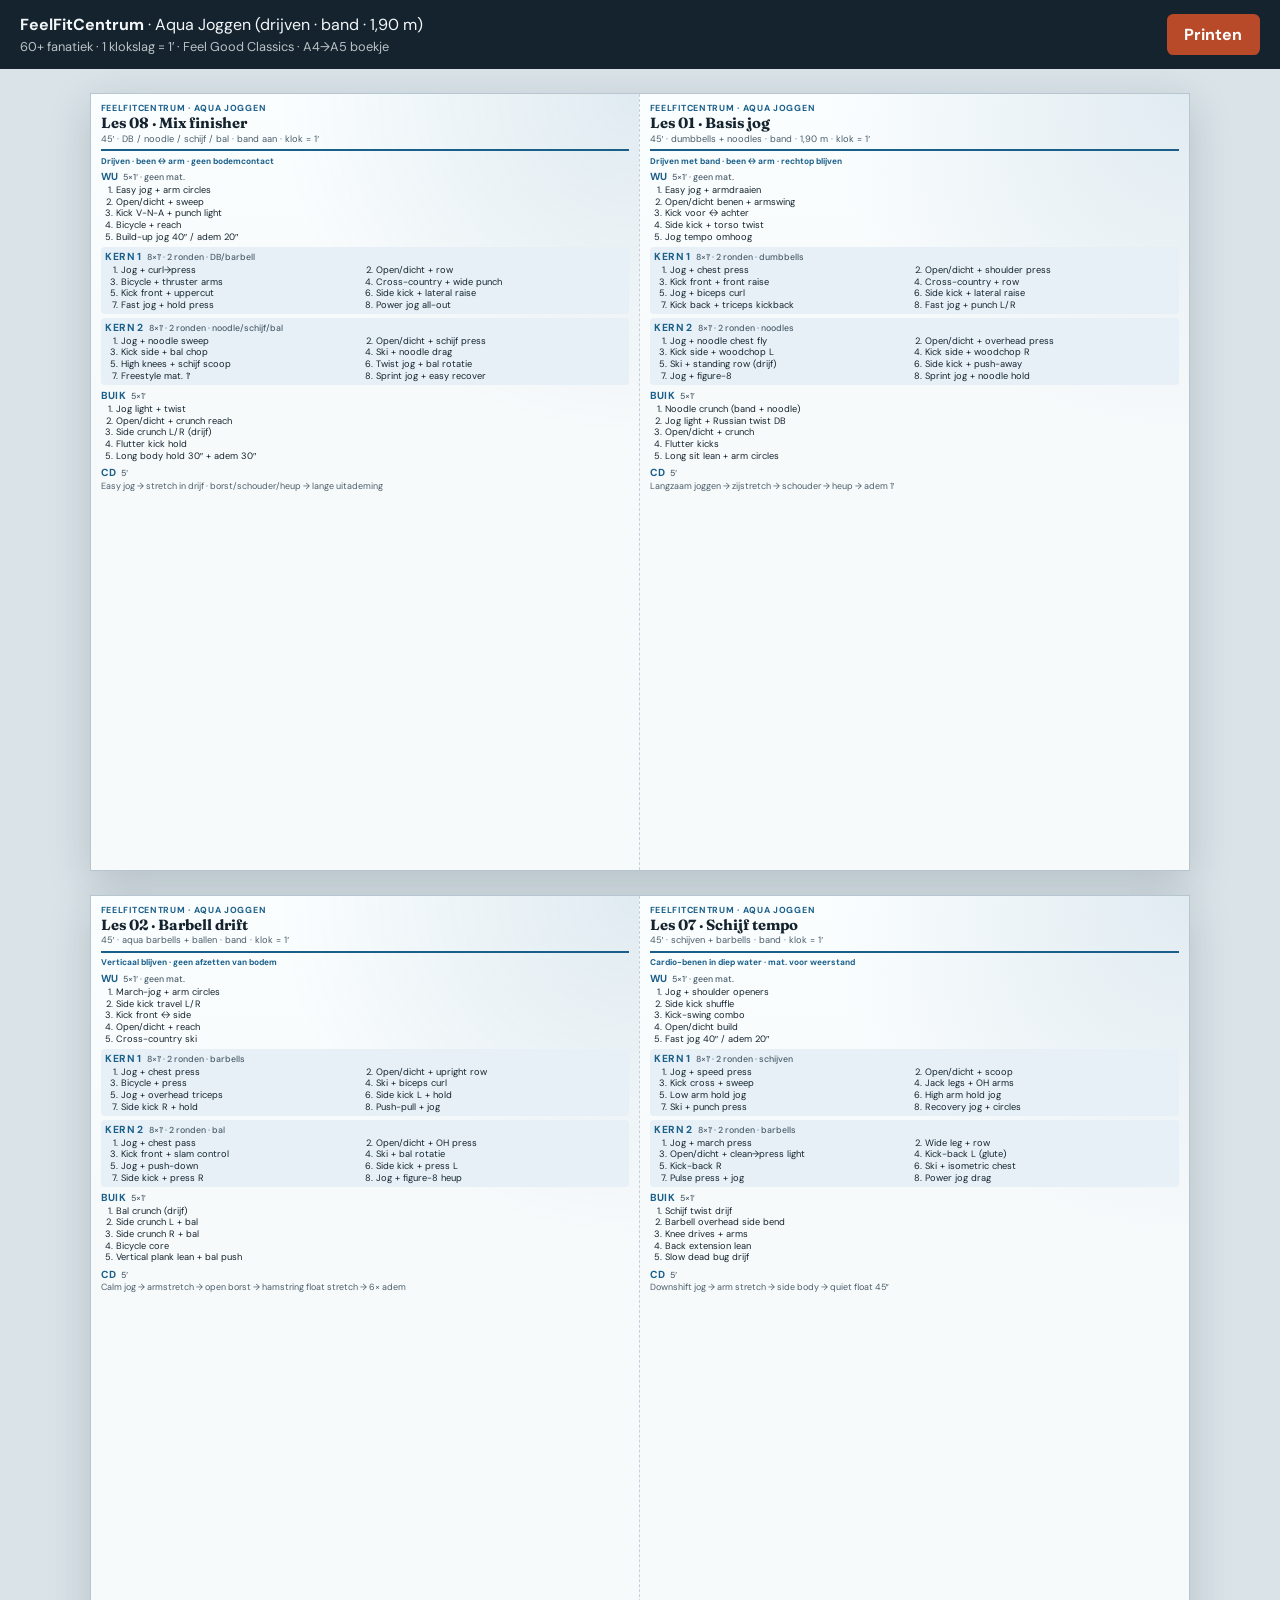
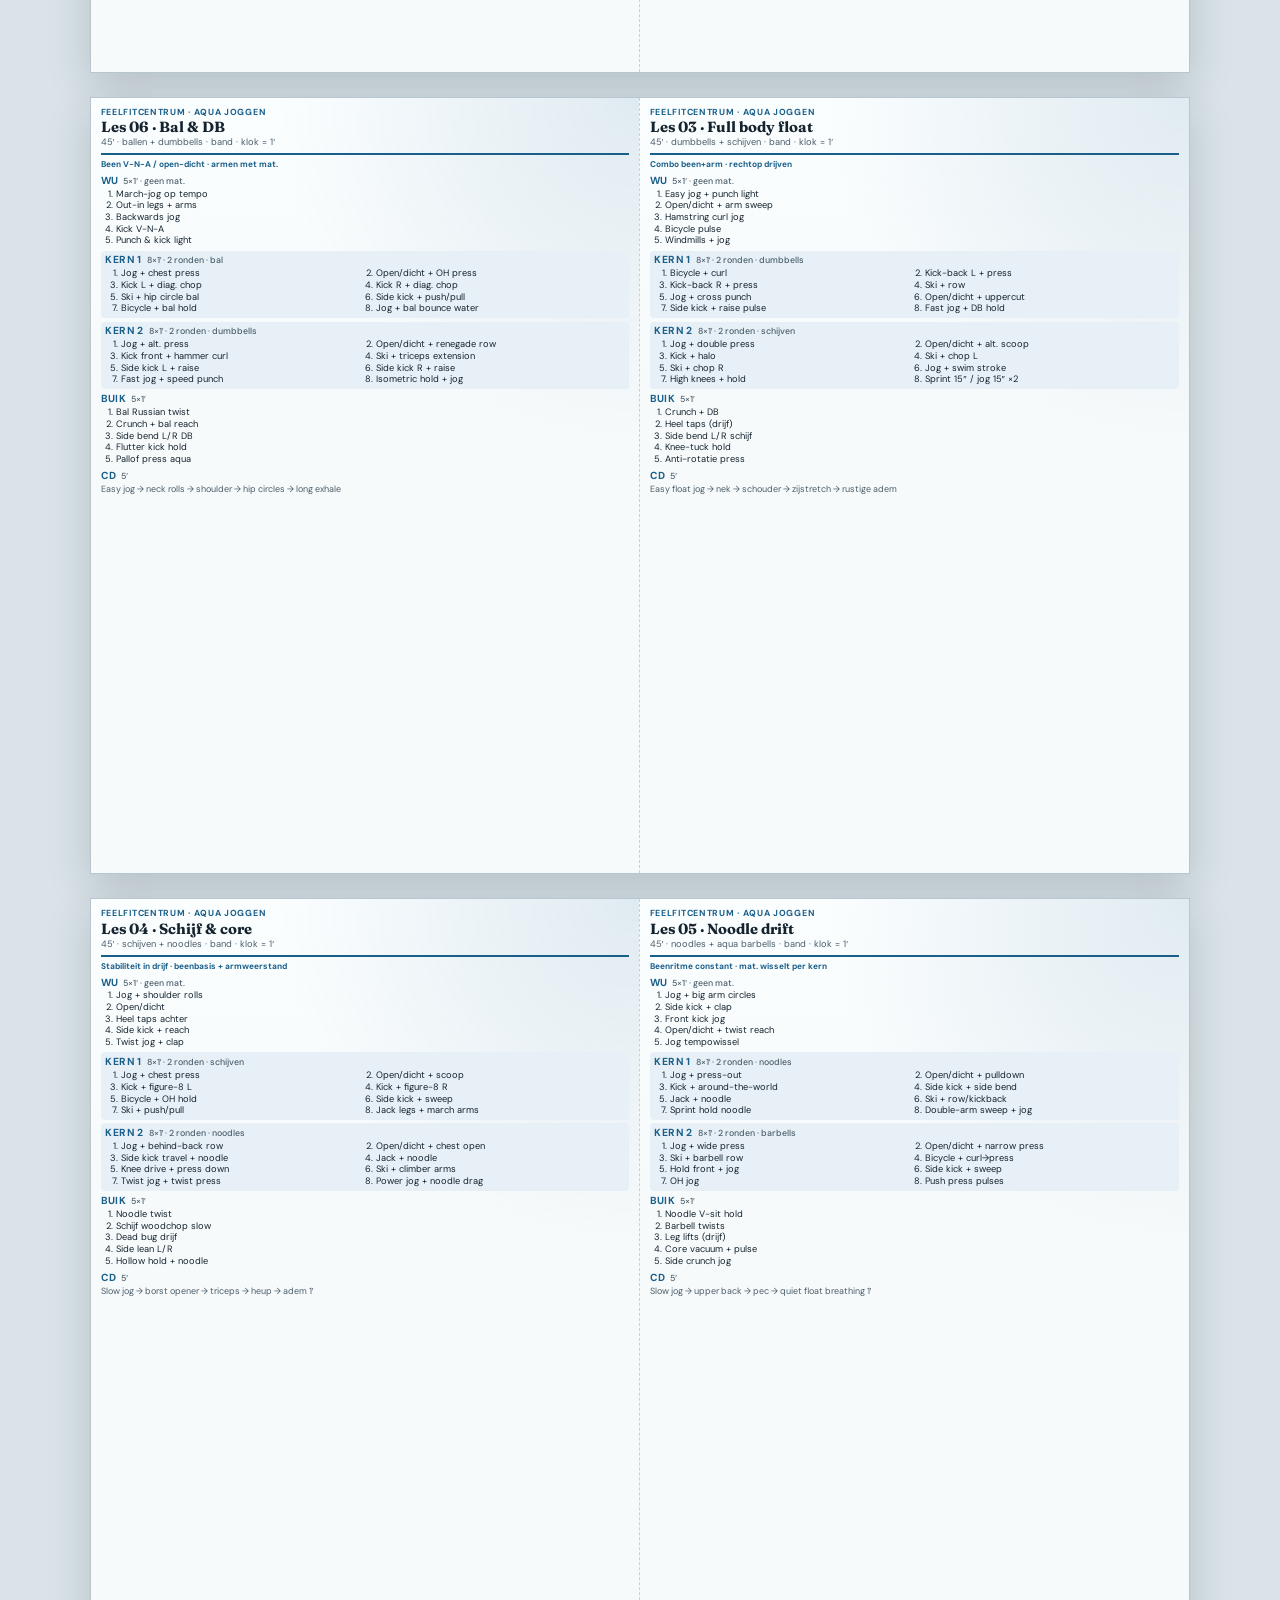
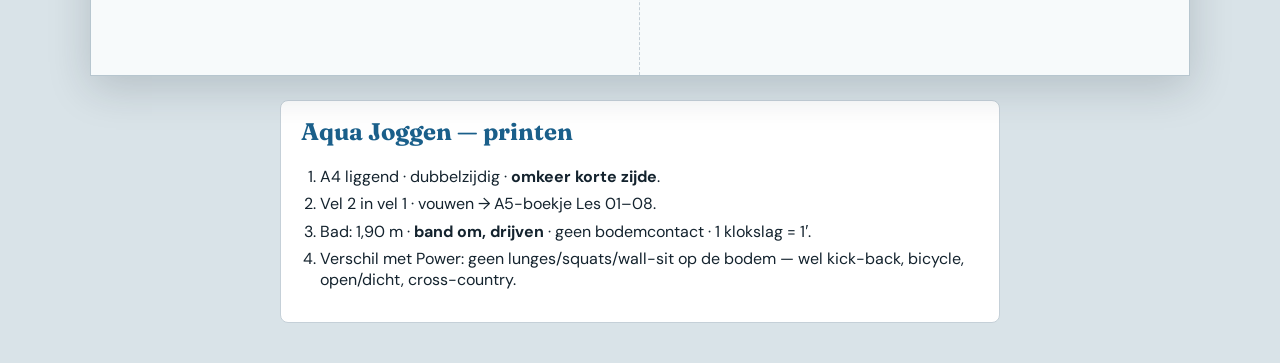
==== aqua-joggen/index.html @ 5ebe39c8 "Split Aqua Power and Aqua Joggen booklets for 60+ classes Two separate A5 fold booklets sharing prin" ====
<!DOCTYPE html>
<html lang="nl">
<head>
  <meta charset="UTF-8" />
  <meta name="viewport" content="width=device-width, initial-scale=1" />
  <title>Aqua Joggen — Lesboekje | FeelFitCentrum</title>
  <link rel="stylesheet" href="../shared/print.css" />
</head>
<body class="theme-joggen">
  <header class="screen-only toolbar">
    <div>
      <strong>FeelFitCentrum</strong> · Aqua Joggen (drijven · band · 1,90 m)
      <span class="hint">60+ fanatiek · 1 klokslag = 1′ · Feel Good Classics · A4→A5 boekje</span>
    </div>
    <button type="button" onclick="window.print()">Printen</button>
  </header>

  <main class="booklet">
    <!-- Zelfde impositie als Power: [08|01] [02|07] [06|03] [04|05] -->

    <section class="sheet">
      <article class="card" data-les="08">
        <header class="card-head">
          <p class="brand">FeelFitCentrum · Aqua Joggen</p>
          <h1>Les 08 · Mix finisher</h1>
          <p class="meta">45′ · DB / noodle / schijf / bal · band aan · klok = 1′</p>
        </header>
        <p class="cue">Drijven · been ↔ arm · geen bodemcontact</p>
        <div class="block">
          <h2>WU <span>5×1′ · geen mat.</span></h2>
          <ol>
            <li>Easy jog + arm circles</li>
            <li>Open/dicht + sweep</li>
            <li>Kick V-N-A + punch light</li>
            <li>Bicycle + reach</li>
            <li>Build-up jog 40″ / adem 20″</li>
          </ol>
        </div>
        <div class="block kern">
          <h2>Kern 1 <span>8×1′ · 2 ronden · DB/barbell</span></h2>
          <ol class="grid-ex">
            <li>Jog + curl→press</li>
            <li>Open/dicht + row</li>
            <li>Bicycle + thruster arms</li>
            <li>Cross-country + wide punch</li>
            <li>Kick front + uppercut</li>
            <li>Side kick + lateral raise</li>
            <li>Fast jog + hold press</li>
            <li>Power jog all-out</li>
          </ol>
        </div>
        <div class="block kern">
          <h2>Kern 2 <span>8×1′ · 2 ronden · noodle/schijf/bal</span></h2>
          <ol class="grid-ex">
            <li>Jog + noodle sweep</li>
            <li>Open/dicht + schijf press</li>
            <li>Kick side + bal chop</li>
            <li>Ski + noodle drag</li>
            <li>High knees + schijf scoop</li>
            <li>Twist jog + bal rotatie</li>
            <li>Freestyle mat. 1′</li>
            <li>Sprint jog + easy recover</li>
          </ol>
        </div>
        <div class="block">
          <h2>Buik <span>5×1′</span></h2>
          <ol>
            <li>Jog light + twist</li>
            <li>Open/dicht + crunch reach</li>
            <li>Side crunch L/R (drijf)</li>
            <li>Flutter kick hold</li>
            <li>Long body hold 30″ + adem 30″</li>
          </ol>
        </div>
        <div class="block cool">
          <h2>CD <span>5′</span></h2>
          <p>Easy jog → stretch in drijf · borst/schouder/heup → lange uitademing</p>
        </div>
      </article>

      <article class="card" data-les="01">
        <header class="card-head">
          <p class="brand">FeelFitCentrum · Aqua Joggen</p>
          <h1>Les 01 · Basis jog</h1>
          <p class="meta">45′ · dumbbells + noodles · band · 1,90 m · klok = 1′</p>
        </header>
        <p class="cue">Drijven met band · been ↔ arm · rechtop blijven</p>
        <div class="block">
          <h2>WU <span>5×1′ · geen mat.</span></h2>
          <ol>
            <li>Easy jog + armdraaien</li>
            <li>Open/dicht benen + armswing</li>
            <li>Kick voor ↔ achter</li>
            <li>Side kick + torso twist</li>
            <li>Jog tempo omhoog</li>
          </ol>
        </div>
        <div class="block kern">
          <h2>Kern 1 <span>8×1′ · 2 ronden · dumbbells</span></h2>
          <ol class="grid-ex">
            <li>Jog + chest press</li>
            <li>Open/dicht + shoulder press</li>
            <li>Kick front + front raise</li>
            <li>Cross-country + row</li>
            <li>Jog + biceps curl</li>
            <li>Side kick + lateral raise</li>
            <li>Kick back + triceps kickback</li>
            <li>Fast jog + punch L/R</li>
          </ol>
        </div>
        <div class="block kern">
          <h2>Kern 2 <span>8×1′ · 2 ronden · noodles</span></h2>
          <ol class="grid-ex">
            <li>Jog + noodle chest fly</li>
            <li>Open/dicht + overhead press</li>
            <li>Kick side + woodchop L</li>
            <li>Kick side + woodchop R</li>
            <li>Ski + standing row (drijf)</li>
            <li>Side kick + push-away</li>
            <li>Jog + figure-8</li>
            <li>Sprint jog + noodle hold</li>
          </ol>
        </div>
        <div class="block">
          <h2>Buik <span>5×1′</span></h2>
          <ol>
            <li>Noodle crunch (band + noodle)</li>
            <li>Jog light + Russian twist DB</li>
            <li>Open/dicht + crunch</li>
            <li>Flutter kicks</li>
            <li>Long sit lean + arm circles</li>
          </ol>
        </div>
        <div class="block cool">
          <h2>CD <span>5′</span></h2>
          <p>Langzaam joggen → zijstretch → schouder → heup → adem 1′</p>
        </div>
      </article>
    </section>

    <section class="sheet backside">
      <article class="card" data-les="02">
        <header class="card-head">
          <p class="brand">FeelFitCentrum · Aqua Joggen</p>
          <h1>Les 02 · Barbell drift</h1>
          <p class="meta">45′ · aqua barbells + ballen · band · klok = 1′</p>
        </header>
        <p class="cue">Verticaal blijven · geen afzetten van bodem</p>
        <div class="block">
          <h2>WU <span>5×1′ · geen mat.</span></h2>
          <ol>
            <li>March-jog + arm circles</li>
            <li>Side kick travel L/R</li>
            <li>Kick front ↔ side</li>
            <li>Open/dicht + reach</li>
            <li>Cross-country ski</li>
          </ol>
        </div>
        <div class="block kern">
          <h2>Kern 1 <span>8×1′ · 2 ronden · barbells</span></h2>
          <ol class="grid-ex">
            <li>Jog + chest press</li>
            <li>Open/dicht + upright row</li>
            <li>Bicycle + press</li>
            <li>Ski + biceps curl</li>
            <li>Jog + overhead triceps</li>
            <li>Side kick L + hold</li>
            <li>Side kick R + hold</li>
            <li>Push-pull + jog</li>
          </ol>
        </div>
        <div class="block kern">
          <h2>Kern 2 <span>8×1′ · 2 ronden · bal</span></h2>
          <ol class="grid-ex">
            <li>Jog + chest pass</li>
            <li>Open/dicht + OH press</li>
            <li>Kick front + slam control</li>
            <li>Ski + bal rotatie</li>
            <li>Jog + push-down</li>
            <li>Side kick + press L</li>
            <li>Side kick + press R</li>
            <li>Jog + figure-8 heup</li>
          </ol>
        </div>
        <div class="block">
          <h2>Buik <span>5×1′</span></h2>
          <ol>
            <li>Bal crunch (drijf)</li>
            <li>Side crunch L + bal</li>
            <li>Side crunch R + bal</li>
            <li>Bicycle core</li>
            <li>Vertical plank lean + bal push</li>
          </ol>
        </div>
        <div class="block cool">
          <h2>CD <span>5′</span></h2>
          <p>Calm jog → armstretch → open borst → hamstring float stretch → 6× adem</p>
        </div>
      </article>

      <article class="card" data-les="07">
        <header class="card-head">
          <p class="brand">FeelFitCentrum · Aqua Joggen</p>
          <h1>Les 07 · Schijf tempo</h1>
          <p class="meta">45′ · schijven + barbells · band · klok = 1′</p>
        </header>
        <p class="cue">Cardio-benen in diep water · mat. voor weerstand</p>
        <div class="block">
          <h2>WU <span>5×1′ · geen mat.</span></h2>
          <ol>
            <li>Jog + shoulder openers</li>
            <li>Side kick shuffle</li>
            <li>Kick-swing combo</li>
            <li>Open/dicht build</li>
            <li>Fast jog 40″ / adem 20″</li>
          </ol>
        </div>
        <div class="block kern">
          <h2>Kern 1 <span>8×1′ · 2 ronden · schijven</span></h2>
          <ol class="grid-ex">
            <li>Jog + speed press</li>
            <li>Open/dicht + scoop</li>
            <li>Kick cross + sweep</li>
            <li>Jack legs + OH arms</li>
            <li>Low arm hold jog</li>
            <li>High arm hold jog</li>
            <li>Ski + punch press</li>
            <li>Recovery jog + circles</li>
          </ol>
        </div>
        <div class="block kern">
          <h2>Kern 2 <span>8×1′ · 2 ronden · barbells</span></h2>
          <ol class="grid-ex">
            <li>Jog + march press</li>
            <li>Wide leg + row</li>
            <li>Open/dicht + clean→press light</li>
            <li>Kick-back L (glute)</li>
            <li>Kick-back R</li>
            <li>Ski + isometric chest</li>
            <li>Pulse press + jog</li>
            <li>Power jog drag</li>
          </ol>
        </div>
        <div class="block">
          <h2>Buik <span>5×1′</span></h2>
          <ol>
            <li>Schijf twist drijf</li>
            <li>Barbell overhead side bend</li>
            <li>Knee drives + arms</li>
            <li>Back extension lean</li>
            <li>Slow dead bug drijf</li>
          </ol>
        </div>
        <div class="block cool">
          <h2>CD <span>5′</span></h2>
          <p>Downshift jog → arm stretch → side body → quiet float 45″</p>
        </div>
      </article>
    </section>

    <section class="sheet">
      <article class="card" data-les="06">
        <header class="card-head">
          <p class="brand">FeelFitCentrum · Aqua Joggen</p>
          <h1>Les 06 · Bal &amp; DB</h1>
          <p class="meta">45′ · ballen + dumbbells · band · klok = 1′</p>
        </header>
        <p class="cue">Been V-N-A / open-dicht · armen met mat.</p>
        <div class="block">
          <h2>WU <span>5×1′ · geen mat.</span></h2>
          <ol>
            <li>March-jog op tempo</li>
            <li>Out-in legs + arms</li>
            <li>Backwards jog</li>
            <li>Kick V-N-A</li>
            <li>Punch &amp; kick light</li>
          </ol>
        </div>
        <div class="block kern">
          <h2>Kern 1 <span>8×1′ · 2 ronden · bal</span></h2>
          <ol class="grid-ex">
            <li>Jog + chest press</li>
            <li>Open/dicht + OH press</li>
            <li>Kick L + diag. chop</li>
            <li>Kick R + diag. chop</li>
            <li>Ski + hip circle bal</li>
            <li>Side kick + push/pull</li>
            <li>Bicycle + bal hold</li>
            <li>Jog + bal bounce water</li>
          </ol>
        </div>
        <div class="block kern">
          <h2>Kern 2 <span>8×1′ · 2 ronden · dumbbells</span></h2>
          <ol class="grid-ex">
            <li>Jog + alt. press</li>
            <li>Open/dicht + renegade row</li>
            <li>Kick front + hammer curl</li>
            <li>Ski + triceps extension</li>
            <li>Side kick L + raise</li>
            <li>Side kick R + raise</li>
            <li>Fast jog + speed punch</li>
            <li>Isometric hold + jog</li>
          </ol>
        </div>
        <div class="block">
          <h2>Buik <span>5×1′</span></h2>
          <ol>
            <li>Bal Russian twist</li>
            <li>Crunch + bal reach</li>
            <li>Side bend L/R DB</li>
            <li>Flutter kick hold</li>
            <li>Pallof press aqua</li>
          </ol>
        </div>
        <div class="block cool">
          <h2>CD <span>5′</span></h2>
          <p>Easy jog → neck rolls → shoulder → hip circles → long exhale</p>
        </div>
      </article>

      <article class="card" data-les="03">
        <header class="card-head">
          <p class="brand">FeelFitCentrum · Aqua Joggen</p>
          <h1>Les 03 · Full body float</h1>
          <p class="meta">45′ · dumbbells + schijven · band · klok = 1′</p>
        </header>
        <p class="cue">Combo been+arm · rechtop drijven</p>
        <div class="block">
          <h2>WU <span>5×1′ · geen mat.</span></h2>
          <ol>
            <li>Easy jog + punch light</li>
            <li>Open/dicht + arm sweep</li>
            <li>Hamstring curl jog</li>
            <li>Bicycle pulse</li>
            <li>Windmills + jog</li>
          </ol>
        </div>
        <div class="block kern">
          <h2>Kern 1 <span>8×1′ · 2 ronden · dumbbells</span></h2>
          <ol class="grid-ex">
            <li>Bicycle + curl</li>
            <li>Kick-back L + press</li>
            <li>Kick-back R + press</li>
            <li>Ski + row</li>
            <li>Jog + cross punch</li>
            <li>Open/dicht + uppercut</li>
            <li>Side kick + raise pulse</li>
            <li>Fast jog + DB hold</li>
          </ol>
        </div>
        <div class="block kern">
          <h2>Kern 2 <span>8×1′ · 2 ronden · schijven</span></h2>
          <ol class="grid-ex">
            <li>Jog + double press</li>
            <li>Open/dicht + alt. scoop</li>
            <li>Kick + halo</li>
            <li>Ski + chop L</li>
            <li>Ski + chop R</li>
            <li>Jog + swim stroke</li>
            <li>High knees + hold</li>
            <li>Sprint 15″ / jog 15″ ×2</li>
          </ol>
        </div>
        <div class="block">
          <h2>Buik <span>5×1′</span></h2>
          <ol>
            <li>Crunch + DB</li>
            <li>Heel taps (drijf)</li>
            <li>Side bend L/R schijf</li>
            <li>Knee-tuck hold</li>
            <li>Anti-rotatie press</li>
          </ol>
        </div>
        <div class="block cool">
          <h2>CD <span>5′</span></h2>
          <p>Easy float jog → nek → schouder → zijstretch → rustige adem</p>
        </div>
      </article>
    </section>

    <section class="sheet backside">
      <article class="card" data-les="04">
        <header class="card-head">
          <p class="brand">FeelFitCentrum · Aqua Joggen</p>
          <h1>Les 04 · Schijf &amp; core</h1>
          <p class="meta">45′ · schijven + noodles · band · klok = 1′</p>
        </header>
        <p class="cue">Stabiliteit in drijf · beenbasis + armweerstand</p>
        <div class="block">
          <h2>WU <span>5×1′ · geen mat.</span></h2>
          <ol>
            <li>Jog + shoulder rolls</li>
            <li>Open/dicht</li>
            <li>Heel taps achter</li>
            <li>Side kick + reach</li>
            <li>Twist jog + clap</li>
          </ol>
        </div>
        <div class="block kern">
          <h2>Kern 1 <span>8×1′ · 2 ronden · schijven</span></h2>
          <ol class="grid-ex">
            <li>Jog + chest press</li>
            <li>Open/dicht + scoop</li>
            <li>Kick + figure-8 L</li>
            <li>Kick + figure-8 R</li>
            <li>Bicycle + OH hold</li>
            <li>Side kick + sweep</li>
            <li>Ski + push/pull</li>
            <li>Jack legs + march arms</li>
          </ol>
        </div>
        <div class="block kern">
          <h2>Kern 2 <span>8×1′ · 2 ronden · noodles</span></h2>
          <ol class="grid-ex">
            <li>Jog + behind-back row</li>
            <li>Open/dicht + chest open</li>
            <li>Side kick travel + noodle</li>
            <li>Jack + noodle</li>
            <li>Knee drive + press down</li>
            <li>Ski + climber arms</li>
            <li>Twist jog + twist press</li>
            <li>Power jog + noodle drag</li>
          </ol>
        </div>
        <div class="block">
          <h2>Buik <span>5×1′</span></h2>
          <ol>
            <li>Noodle twist</li>
            <li>Schijf woodchop slow</li>
            <li>Dead bug drijf</li>
            <li>Side lean L/R</li>
            <li>Hollow hold + noodle</li>
          </ol>
        </div>
        <div class="block cool">
          <h2>CD <span>5′</span></h2>
          <p>Slow jog → borst opener → triceps → heup → adem 1′</p>
        </div>
      </article>

      <article class="card" data-les="05">
        <header class="card-head">
          <p class="brand">FeelFitCentrum · Aqua Joggen</p>
          <h1>Les 05 · Noodle drift</h1>
          <p class="meta">45′ · noodles + aqua barbells · band · klok = 1′</p>
        </header>
        <p class="cue">Beenritme constant · mat. wisselt per kern</p>
        <div class="block">
          <h2>WU <span>5×1′ · geen mat.</span></h2>
          <ol>
            <li>Jog + big arm circles</li>
            <li>Side kick + clap</li>
            <li>Front kick jog</li>
            <li>Open/dicht + twist reach</li>
            <li>Jog tempowissel</li>
          </ol>
        </div>
        <div class="block kern">
          <h2>Kern 1 <span>8×1′ · 2 ronden · noodles</span></h2>
          <ol class="grid-ex">
            <li>Jog + press-out</li>
            <li>Open/dicht + pulldown</li>
            <li>Kick + around-the-world</li>
            <li>Side kick + side bend</li>
            <li>Jack + noodle</li>
            <li>Ski + row/kickback</li>
            <li>Sprint hold noodle</li>
            <li>Double-arm sweep + jog</li>
          </ol>
        </div>
        <div class="block kern">
          <h2>Kern 2 <span>8×1′ · 2 ronden · barbells</span></h2>
          <ol class="grid-ex">
            <li>Jog + wide press</li>
            <li>Open/dicht + narrow press</li>
            <li>Ski + barbell row</li>
            <li>Bicycle + curl→press</li>
            <li>Hold front + jog</li>
            <li>Side kick + sweep</li>
            <li>OH jog</li>
            <li>Push press pulses</li>
          </ol>
        </div>
        <div class="block">
          <h2>Buik <span>5×1′</span></h2>
          <ol>
            <li>Noodle V-sit hold</li>
            <li>Barbell twists</li>
            <li>Leg lifts (drijf)</li>
            <li>Core vacuum + pulse</li>
            <li>Side crunch jog</li>
          </ol>
        </div>
        <div class="block cool">
          <h2>CD <span>5′</span></h2>
          <p>Slow jog → upper back → pec → quiet float breathing 1′</p>
        </div>
      </article>
    </section>
  </main>

  <aside class="screen-only guide">
    <h2>Aqua Joggen — printen</h2>
    <ol>
      <li>A4 liggend · dubbelzijdig · <strong>omkeer korte zijde</strong>.</li>
      <li>Vel 2 in vel 1 · vouwen → A5-boekje Les 01–08.</li>
      <li>Bad: 1,90 m · <strong>band om, drijven</strong> · geen bodemcontact · 1 klokslag = 1′.</li>
      <li>Verschil met Power: geen lunges/squats/wall-sit op de bodem — wel kick-back, bicycle, open/dicht, cross-country.</li>
    </ol>
  </aside>
</body>
</html>
---- shared/print.css ----
/* FeelFitCentrum — A4 liggend lesboekje (2 lessen per kant → A5) */

@import url("https://fonts.googleapis.com/css2?family=DM+Sans:ital,opsz,wght@0,9..40,500;0,9..40,700;1,9..40,500&family=Fraunces:opsz,wght@9..40,600;9..40,700&display=swap");

:root {
  --ink: #14232e;
  --muted: #4a5d6a;
  --line: #c5d0d8;
  --wash: #e8f1f4;
  --accent: #0e6b7a;
  --warm: #c45c26;
  --paper: #f7fafb;
}

* { box-sizing: border-box; }

html, body {
  margin: 0;
  padding: 0;
  color: var(--ink);
  font-family: "DM Sans", sans-serif;
  background: #d9e3e8;
}

.screen-only.toolbar {
  position: sticky;
  top: 0;
  z-index: 10;
  display: flex;
  justify-content: space-between;
  align-items: center;
  gap: 1rem;
  padding: 0.85rem 1.25rem;
  background: var(--ink);
  color: #f3f7f9;
}

.toolbar .hint {
  display: block;
  margin-top: 0.2rem;
  font-size: 0.8rem;
  opacity: 0.75;
}

.toolbar button {
  border: 0;
  border-radius: 0.4rem;
  padding: 0.65rem 1.1rem;
  background: var(--warm);
  color: #fff;
  font: inherit;
  font-weight: 700;
  cursor: pointer;
}

.booklet {
  display: flex;
  flex-direction: column;
  gap: 1.5rem;
  padding: 1.5rem;
  align-items: center;
}

.sheet {
  width: min(100%, 1100px);
  aspect-ratio: 297 / 210;
  display: grid;
  grid-template-columns: 1fr 1fr;
  background: var(--paper);
  box-shadow: 0 12px 40px rgba(20, 35, 46, 0.18);
  border: 1px solid #b7c6cf;
}

.card {
  position: relative;
  padding: 0.5rem 0.6rem 0.45rem;
  border-right: 1px dashed var(--line);
  overflow: hidden;
  background:
    radial-gradient(120% 80% at 100% 0%, color-mix(in srgb, var(--accent) 12%, transparent), transparent 55%),
    linear-gradient(180deg, #fbfeff 0%, var(--paper) 40%);
}

.sheet .card:last-child { border-right: 0; }

.card-head {
  margin-bottom: 0.28rem;
  padding-bottom: 0.25rem;
  border-bottom: 2px solid var(--accent);
}

.brand {
  margin: 0;
  font-size: 0.55rem;
  letter-spacing: 0.08em;
  text-transform: uppercase;
  color: var(--accent);
  font-weight: 700;
}

.card-head h1 {
  margin: 0.08rem 0 0.12rem;
  font-family: "Fraunces", Georgia, serif;
  font-size: 0.92rem;
  line-height: 1.12;
  font-weight: 700;
}

.meta {
  margin: 0;
  font-size: 0.58rem;
  color: var(--muted);
  line-height: 1.25;
}

.block { margin: 0.22rem 0; }

.block h2 {
  margin: 0 0 0.12rem;
  display: flex;
  flex-wrap: wrap;
  align-items: baseline;
  gap: 0.3rem;
  font-size: 0.64rem;
  text-transform: uppercase;
  letter-spacing: 0.04em;
  color: var(--accent);
}

.block h2 span {
  font-size: 0.55rem;
  letter-spacing: 0;
  text-transform: none;
  color: var(--muted);
  font-weight: 500;
}

.block ol {
  margin: 0;
  padding-left: 0.95rem;
  font-size: 0.58rem;
  line-height: 1.26;
}

.grid-ex {
  display: grid;
  grid-template-columns: 1fr 1fr;
  column-gap: 0.4rem;
  padding-left: 0.95rem;
}

.kern {
  padding: 0.18rem 0.3rem;
  background: var(--wash);
  border-radius: 0.25rem;
}

.cool p {
  margin: 0;
  font-size: 0.56rem;
  line-height: 1.28;
  color: var(--muted);
}

.cue {
  margin: 0.15rem 0 0;
  font-size: 0.52rem;
  color: var(--accent);
  font-weight: 700;
}

.guide {
  max-width: 720px;
  margin: 0 auto 2.5rem;
  padding: 1rem 1.25rem;
  background: #fff;
  border-radius: 0.5rem;
  border: 1px solid var(--line);
}

.guide h2 {
  margin-top: 0;
  font-family: "Fraunces", Georgia, serif;
  color: var(--accent);
}

.guide ol { padding-left: 1.2rem; }
.guide li { margin-bottom: 0.4rem; }

.theme-joggen {
  --accent: #1a5f8a;
  --wash: #e7f0f7;
  --warm: #b84a2a;
}

@media print {
  @page {
    size: A4 landscape;
    margin: 0;
  }

  html, body { background: #fff; }
  .screen-only { display: none !important; }

  .booklet { padding: 0; gap: 0; }

  .sheet {
    width: 297mm;
    height: 210mm;
    aspect-ratio: auto;
    box-shadow: none;
    border: 0;
    page-break-after: always;
    break-after: page;
  }

  .sheet:last-child {
    page-break-after: auto;
    break-after: auto;
  }

  .card {
    padding: 5.5mm 6.5mm;
    border-right: 1px dashed #9aafba;
  }

  .card-head h1 { font-size: 11.5pt; }
  .brand { font-size: 6.5pt; }
  .meta, .block ol, .cool p { font-size: 6.8pt; }
  .block h2 { font-size: 7.5pt; }
  .block h2 span, .cue { font-size: 6.5pt; }
}
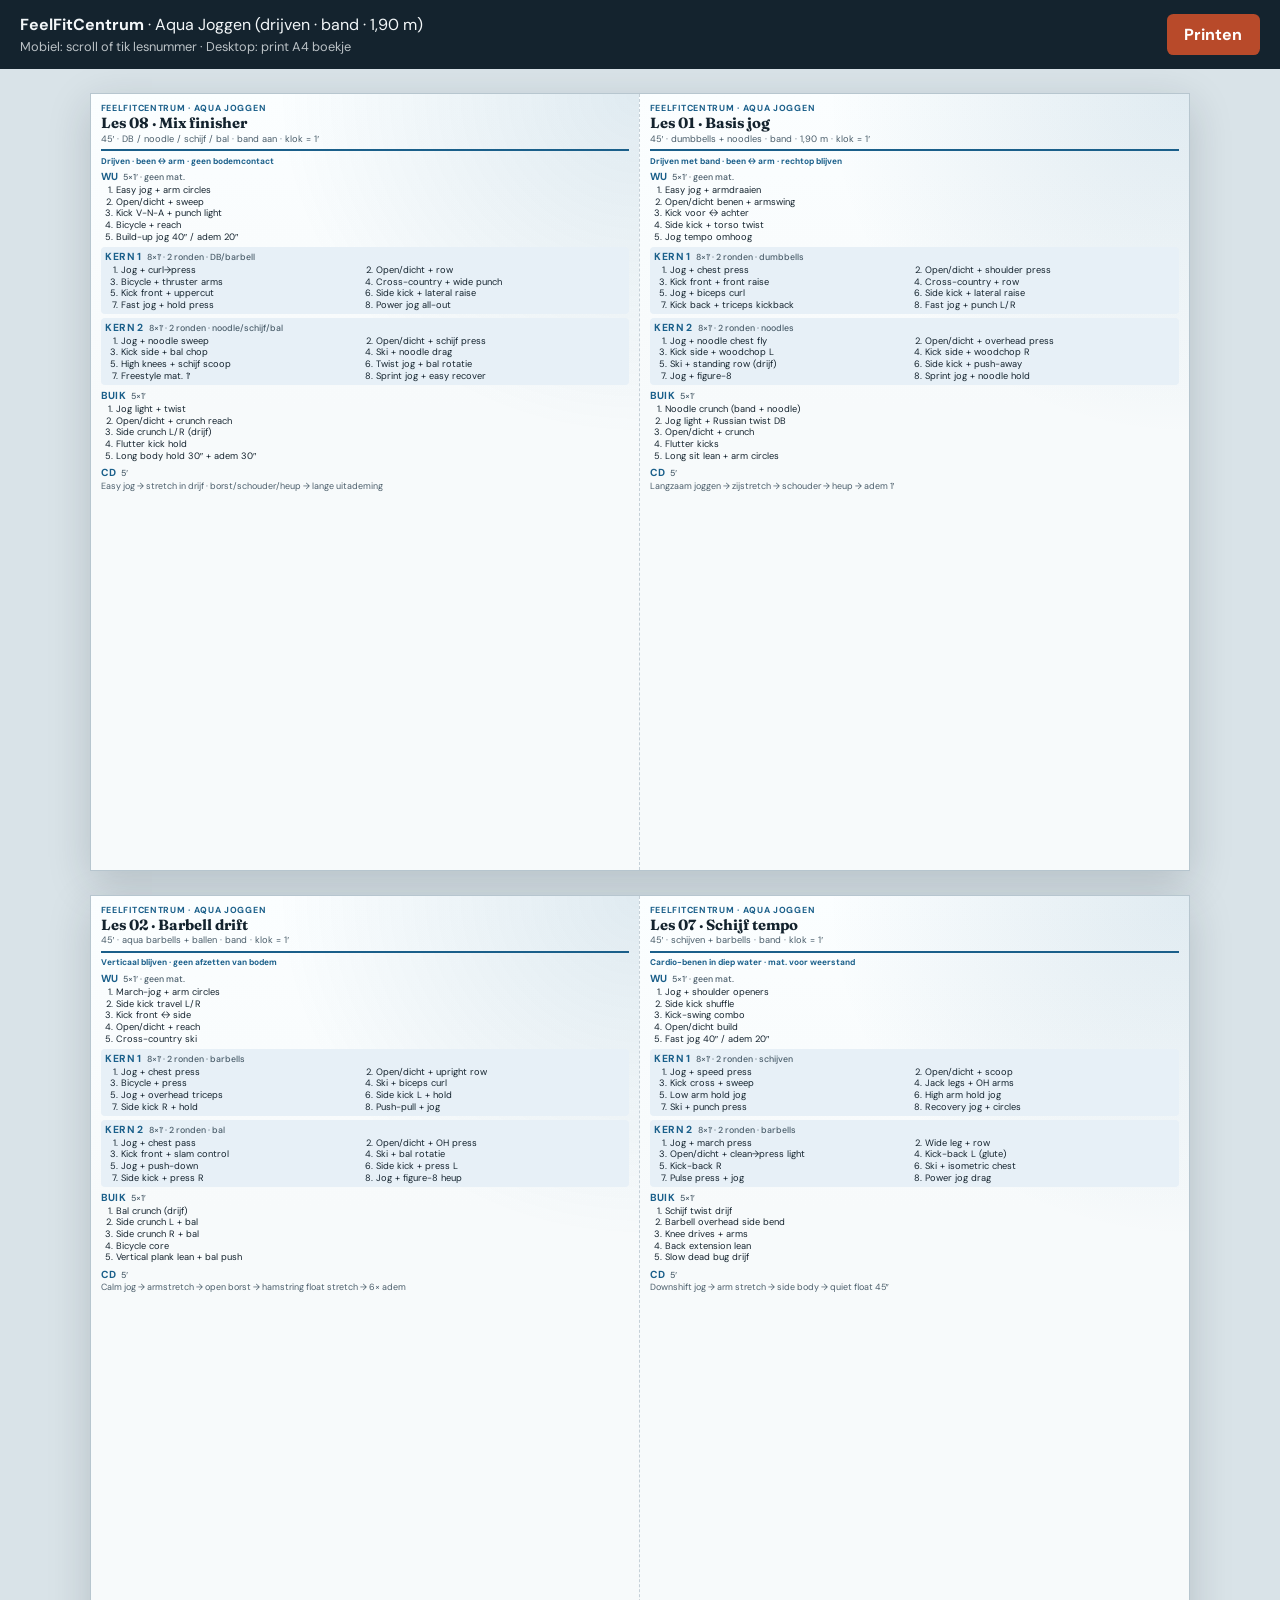
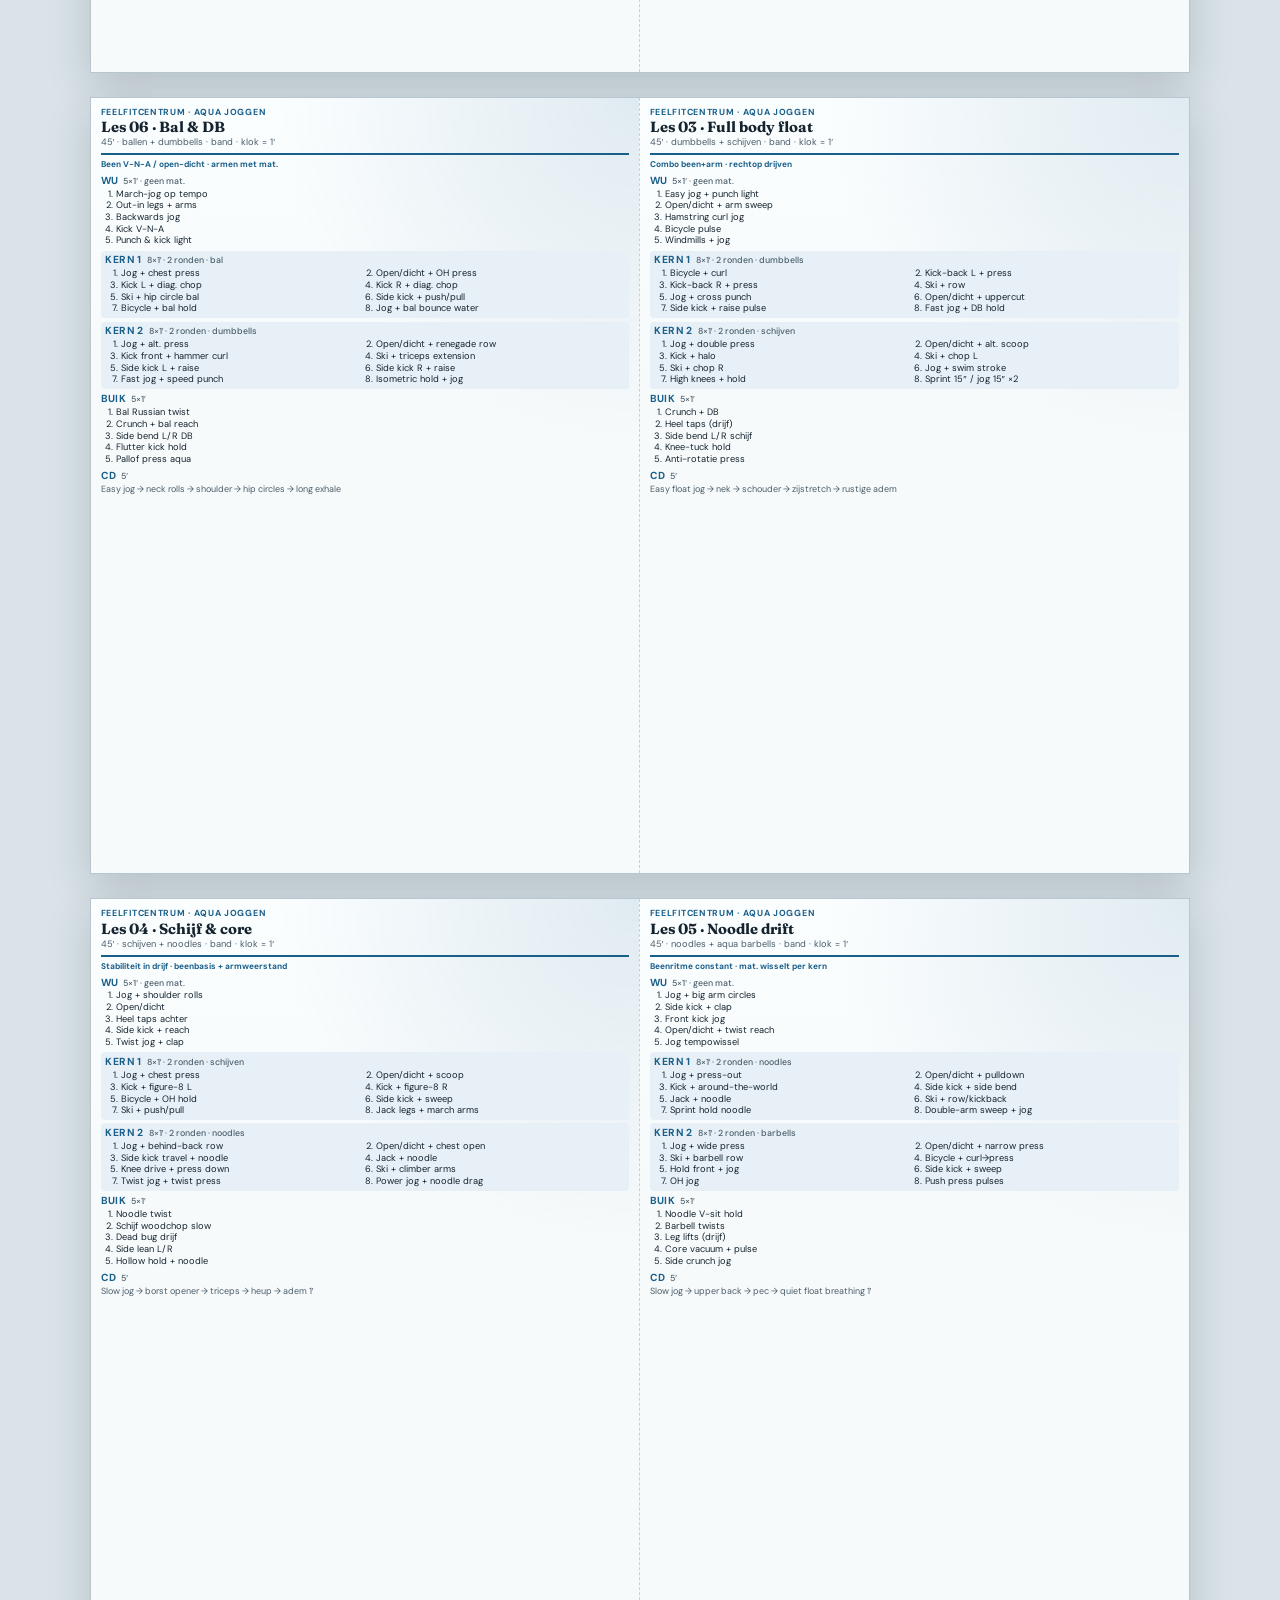
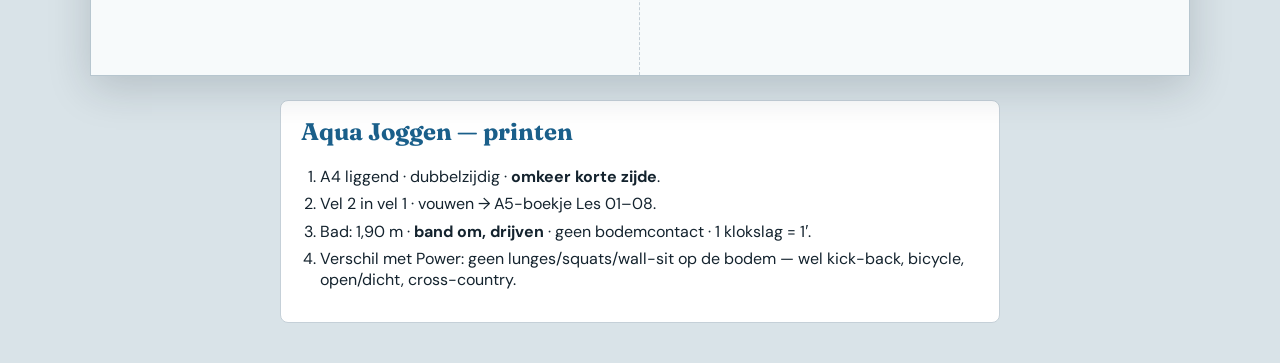
==== commit 1d280bf8: "Add mobile-friendly lesson viewing with jump nav On phones, booklet sheets become a scrollable 01–08" ====
--- a/aqua-joggen/index.html
+++ b/aqua-joggen/index.html
@@ -10,16 +10,27 @@
   <header class="screen-only toolbar">
     <div>
       <strong>FeelFitCentrum</strong> · Aqua Joggen (drijven · band · 1,90 m)
-      <span class="hint">60+ fanatiek · 1 klokslag = 1′ · Feel Good Classics · A4→A5 boekje</span>
+      <span class="hint">Mobiel: scroll of tik lesnummer · Desktop: print A4 boekje</span>
     </div>
     <button type="button" onclick="window.print()">Printen</button>
   </header>
 
+  <nav class="screen-only les-nav" aria-label="Lessen">
+    <a href="#les-01">01</a>
+    <a href="#les-02">02</a>
+    <a href="#les-03">03</a>
+    <a href="#les-04">04</a>
+    <a href="#les-05">05</a>
+    <a href="#les-06">06</a>
+    <a href="#les-07">07</a>
+    <a href="#les-08">08</a>
+  </nav>
+
   <main class="booklet">
     <!-- Zelfde impositie als Power: [08|01] [02|07] [06|03] [04|05] -->
 
     <section class="sheet">
-      <article class="card" data-les="08">
+      <article class="card" id="les-08" data-les="08">
         <header class="card-head">
           <p class="brand">FeelFitCentrum · Aqua Joggen</p>
           <h1>Les 08 · Mix finisher</h1>
@@ -78,7 +89,7 @@
         </div>
       </article>
 
-      <article class="card" data-les="01">
+      <article class="card" id="les-01" data-les="01">
         <header class="card-head">
           <p class="brand">FeelFitCentrum · Aqua Joggen</p>
           <h1>Les 01 · Basis jog</h1>
@@ -139,7 +150,7 @@
     </section>
 
     <section class="sheet backside">
-      <article class="card" data-les="02">
+      <article class="card" id="les-02" data-les="02">
         <header class="card-head">
           <p class="brand">FeelFitCentrum · Aqua Joggen</p>
           <h1>Les 02 · Barbell drift</h1>
@@ -198,7 +209,7 @@
         </div>
       </article>
 
-      <article class="card" data-les="07">
+      <article class="card" id="les-07" data-les="07">
         <header class="card-head">
           <p class="brand">FeelFitCentrum · Aqua Joggen</p>
           <h1>Les 07 · Schijf tempo</h1>
@@ -259,7 +270,7 @@
     </section>
 
     <section class="sheet">
-      <article class="card" data-les="06">
+      <article class="card" id="les-06" data-les="06">
         <header class="card-head">
           <p class="brand">FeelFitCentrum · Aqua Joggen</p>
           <h1>Les 06 · Bal &amp; DB</h1>
@@ -318,7 +329,7 @@
         </div>
       </article>
 
-      <article class="card" data-les="03">
+      <article class="card" id="les-03" data-les="03">
         <header class="card-head">
           <p class="brand">FeelFitCentrum · Aqua Joggen</p>
           <h1>Les 03 · Full body float</h1>
@@ -379,7 +390,7 @@
     </section>
 
     <section class="sheet backside">
-      <article class="card" data-les="04">
+      <article class="card" id="les-04" data-les="04">
         <header class="card-head">
           <p class="brand">FeelFitCentrum · Aqua Joggen</p>
           <h1>Les 04 · Schijf &amp; core</h1>
@@ -438,7 +449,7 @@
         </div>
       </article>
 
-      <article class="card" data-les="05">
+      <article class="card" id="les-05" data-les="05">
         <header class="card-head">
           <p class="brand">FeelFitCentrum · Aqua Joggen</p>
           <h1>Les 05 · Noodle drift</h1>
--- a/shared/print.css
+++ b/shared/print.css
@@ -193,6 +193,115 @@
   --warm: #b84a2a;
 }
 
+/* —— Mobiel: 1 les per scherm, volgorde 01→08 —— */
+.les-nav {
+  display: none;
+}
+
+@media screen and (max-width: 900px) {
+  .screen-only.toolbar {
+    position: static;
+    flex-wrap: wrap;
+    padding: 0.75rem 1rem;
+    gap: 0.65rem;
+  }
+
+  .toolbar .hint { font-size: 0.72rem; }
+
+  .toolbar button {
+    width: 100%;
+    padding: 0.75rem 1rem;
+  }
+
+  .les-nav {
+    display: flex;
+    flex-wrap: wrap;
+    gap: 0.4rem;
+    position: sticky;
+    top: 0;
+    z-index: 9;
+    padding: 0.65rem 0.85rem;
+    background: rgba(20, 35, 46, 0.94);
+    backdrop-filter: blur(8px);
+  }
+
+  .les-nav a {
+    flex: 1 1 calc(25% - 0.4rem);
+    min-width: 3.2rem;
+    text-align: center;
+    padding: 0.55rem 0.35rem;
+    border-radius: 0.35rem;
+    background: color-mix(in srgb, var(--accent) 35%, #1c3340);
+    color: #f3f7f9;
+    text-decoration: none;
+    font-size: 0.8rem;
+    font-weight: 700;
+  }
+
+  .les-nav a:active,
+  .les-nav a:focus-visible {
+    background: var(--warm);
+  }
+
+  .booklet {
+    padding: 0.75rem;
+    gap: 0.85rem;
+    align-items: stretch;
+  }
+
+  /* Kaarten uit de print-vellen tillen → scroll 01–08 */
+  .sheet {
+    display: contents;
+    width: auto;
+    aspect-ratio: auto;
+    box-shadow: none;
+    border: 0;
+    background: transparent;
+  }
+
+  .card {
+    order: 99;
+    border: 1px solid #b7c6cf;
+    border-radius: 0.65rem;
+    padding: 1rem 1rem 1.1rem;
+    box-shadow: 0 8px 24px rgba(20, 35, 46, 0.12);
+    scroll-margin-top: 6.5rem;
+  }
+
+  .card[data-les="01"] { order: 1; }
+  .card[data-les="02"] { order: 2; }
+  .card[data-les="03"] { order: 3; }
+  .card[data-les="04"] { order: 4; }
+  .card[data-les="05"] { order: 5; }
+  .card[data-les="06"] { order: 6; }
+  .card[data-les="07"] { order: 7; }
+  .card[data-les="08"] { order: 8; }
+
+  .brand { font-size: 0.7rem; }
+  .card-head h1 { font-size: 1.35rem; }
+  .meta { font-size: 0.85rem; }
+  .cue { font-size: 0.8rem; margin: 0.35rem 0 0.5rem; }
+
+  .block { margin: 0.55rem 0; }
+  .block h2 { font-size: 0.85rem; gap: 0.4rem; }
+  .block h2 span { font-size: 0.75rem; }
+  .block ol { font-size: 0.95rem; line-height: 1.45; padding-left: 1.2rem; }
+
+  .grid-ex {
+    grid-template-columns: 1fr;
+    gap: 0.25rem;
+    padding-left: 1.2rem;
+  }
+
+  .kern { padding: 0.55rem 0.65rem; }
+  .cool p { font-size: 0.9rem; line-height: 1.4; }
+
+  .guide {
+    margin: 0.5rem 0.75rem 2rem;
+    font-size: 0.9rem;
+  }
+}
+
 @media print {
   @page {
     size: A4 landscape;
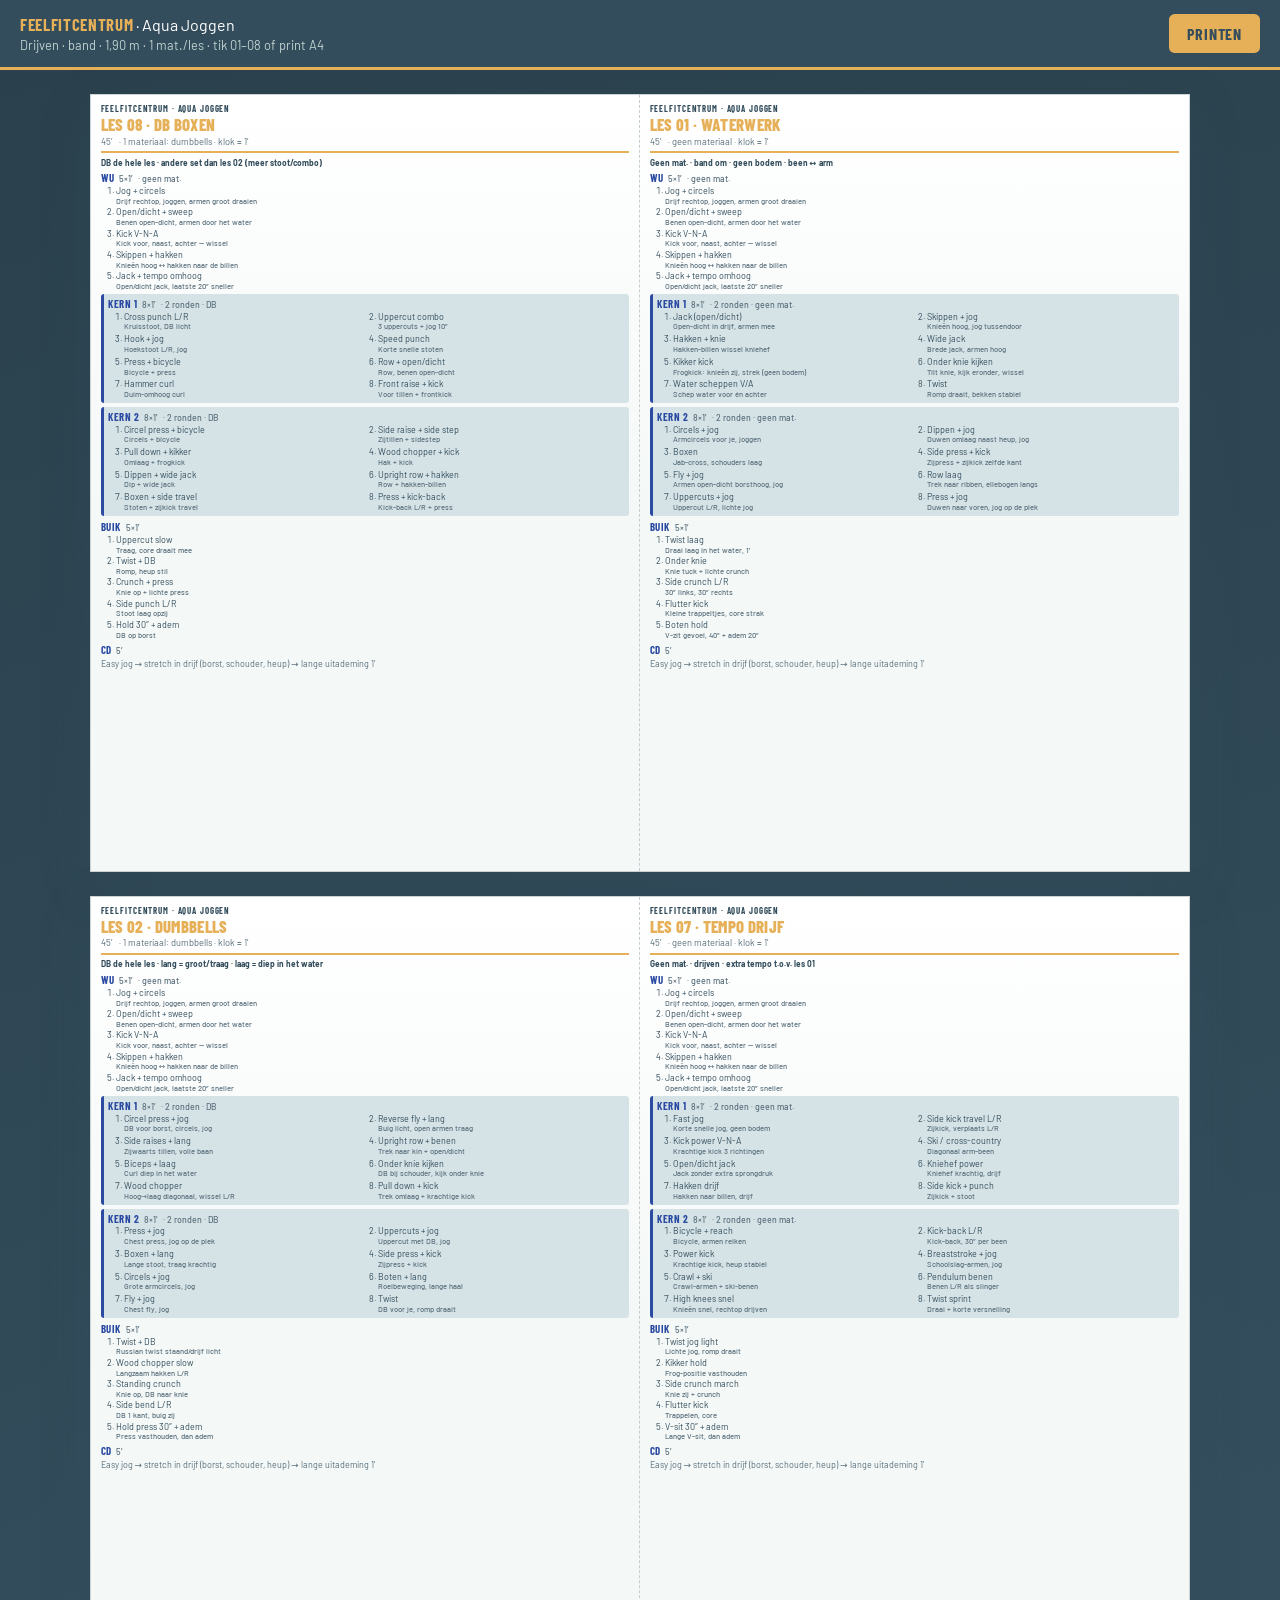
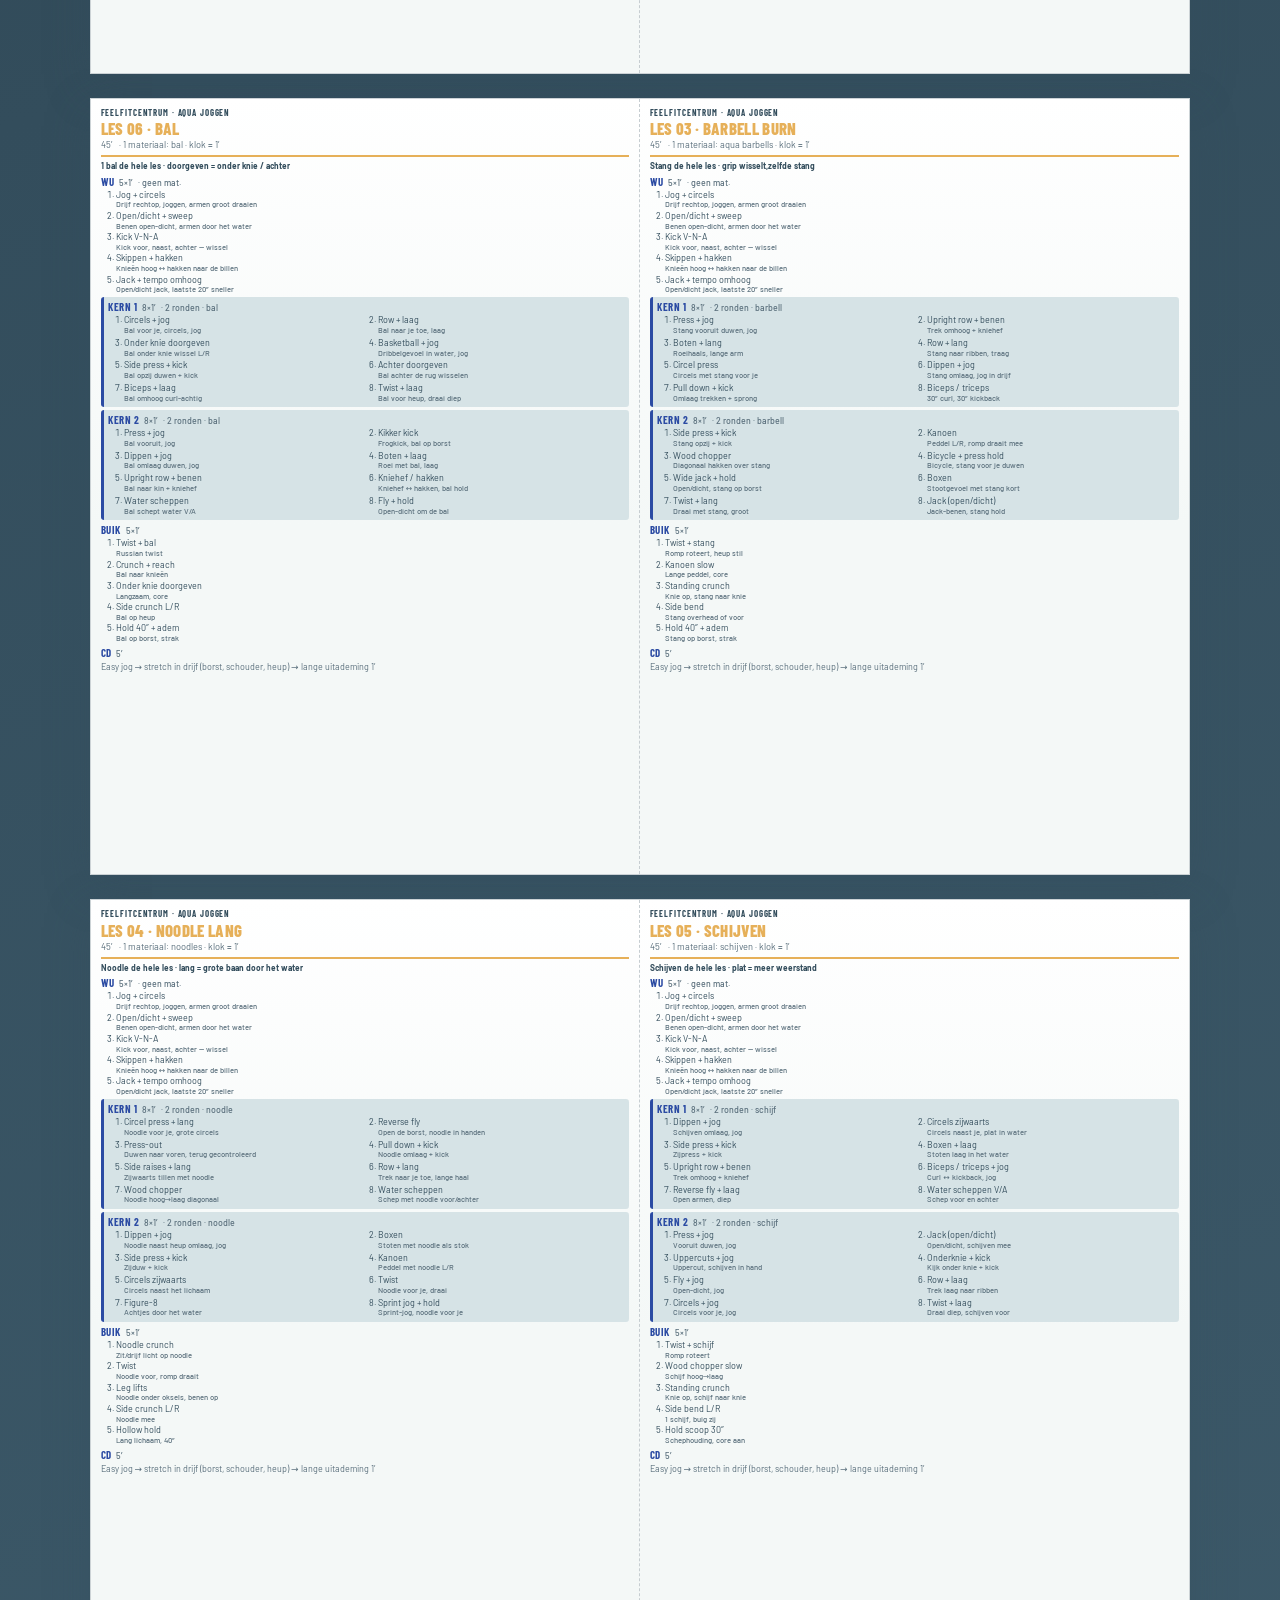
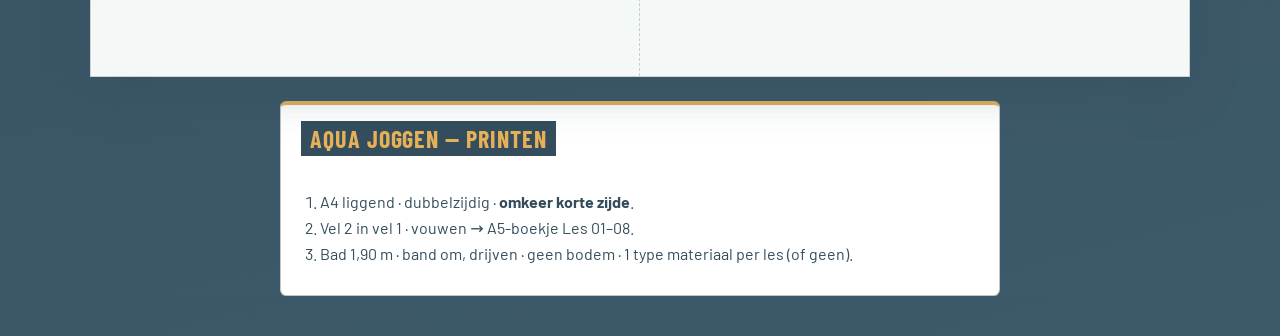
==== commit f1cdc503: "Rebuild lessons: one material each, cues, more variety Align Power and Joggen booklets with instruct" ====
--- a/aqua-joggen/index.html
+++ b/aqua-joggen/index.html
@@ -9,8 +9,8 @@
 <body class="theme-joggen">
   <header class="screen-only toolbar">
     <div>
-      <strong>FeelFitCentrum</strong> · Aqua Joggen (drijven · band · 1,90 m)
-      <span class="hint">Mobiel: scroll of tik lesnummer · Desktop: print A4 boekje</span>
+      <strong>FeelFitCentrum</strong> · Aqua Joggen
+      <span class="hint">Drijven · band · 1,90 m · 1 mat./les · tik 01–08 of print A4</span>
     </div>
     <button type="button" onclick="window.print()">Printen</button>
   </header>
@@ -27,484 +27,479 @@
   </nav>
 
   <main class="booklet">
-    <!-- Zelfde impositie als Power: [08|01] [02|07] [06|03] [04|05] -->
-
     <section class="sheet">
       <article class="card" id="les-08" data-les="08">
         <header class="card-head">
           <p class="brand">FeelFitCentrum · Aqua Joggen</p>
-          <h1>Les 08 · Mix finisher</h1>
-          <p class="meta">45′ · DB / noodle / schijf / bal · band aan · klok = 1′</p>
-        </header>
-        <p class="cue">Drijven · been ↔ arm · geen bodemcontact</p>
-        <div class="block">
-          <h2>WU <span>5×1′ · geen mat.</span></h2>
-          <ol>
-            <li>Easy jog + arm circles</li>
-            <li>Open/dicht + sweep</li>
-            <li>Kick V-N-A + punch light</li>
-            <li>Bicycle + reach</li>
-            <li>Build-up jog 40″ / adem 20″</li>
-          </ol>
-        </div>
-        <div class="block kern">
-          <h2>Kern 1 <span>8×1′ · 2 ronden · DB/barbell</span></h2>
-          <ol class="grid-ex">
-            <li>Jog + curl→press</li>
-            <li>Open/dicht + row</li>
-            <li>Bicycle + thruster arms</li>
-            <li>Cross-country + wide punch</li>
-            <li>Kick front + uppercut</li>
-            <li>Side kick + lateral raise</li>
-            <li>Fast jog + hold press</li>
-            <li>Power jog all-out</li>
-          </ol>
-        </div>
-        <div class="block kern">
-          <h2>Kern 2 <span>8×1′ · 2 ronden · noodle/schijf/bal</span></h2>
-          <ol class="grid-ex">
-            <li>Jog + noodle sweep</li>
-            <li>Open/dicht + schijf press</li>
-            <li>Kick side + bal chop</li>
-            <li>Ski + noodle drag</li>
-            <li>High knees + schijf scoop</li>
-            <li>Twist jog + bal rotatie</li>
-            <li>Freestyle mat. 1′</li>
-            <li>Sprint jog + easy recover</li>
-          </ol>
-        </div>
-        <div class="block">
-          <h2>Buik <span>5×1′</span></h2>
-          <ol>
-            <li>Jog light + twist</li>
-            <li>Open/dicht + crunch reach</li>
-            <li>Side crunch L/R (drijf)</li>
-            <li>Flutter kick hold</li>
-            <li>Long body hold 30″ + adem 30″</li>
-          </ol>
-        </div>
-        <div class="block cool">
-          <h2>CD <span>5′</span></h2>
-          <p>Easy jog → stretch in drijf · borst/schouder/heup → lange uitademing</p>
+          <h1>Les 08 · DB boxen</h1>
+          <p class="meta">45′ · 1 materiaal: dumbbells · klok = 1′</p>
+        </header>
+        <p class="cue">DB de hele les · andere set dan les 02 (meer stoot/combo)</p>
+        <div class="block">
+          <h2>WU <span>5×1′ · geen mat.</span></h2>
+          <ol>
+            <li>Jog + circels <small>Drijf rechtop, joggen, armen groot draaien</small></li>
+            <li>Open/dicht + sweep <small>Benen open-dicht, armen door het water</small></li>
+            <li>Kick V-N-A <small>Kick voor, naast, achter — wissel</small></li>
+            <li>Skippen + hakken <small>Knieën hoog ↔ hakken naar de billen</small></li>
+            <li>Jack + tempo omhoog <small>Open/dicht jack, laatste 20″ sneller</small></li>
+          </ol>
+        </div>
+        <div class="block kern">
+          <h2>Kern 1 <span>8×1′ · 2 ronden · DB</span></h2>
+          <ol class="grid-ex">
+            <li>Cross punch L/R <small>Kruisstoot, DB licht</small></li>
+            <li>Uppercut combo <small>3 uppercuts + jog 10″</small></li>
+            <li>Hook + jog <small>Hoekstoot L/R, jog</small></li>
+            <li>Speed punch <small>Korte snelle stoten</small></li>
+            <li>Press + bicycle <small>Bicycle + press</small></li>
+            <li>Row + open/dicht <small>Row, benen open-dicht</small></li>
+            <li>Hammer curl <small>Duim-omhoog curl</small></li>
+            <li>Front raise + kick <small>Voor tillen + frontkick</small></li>
+          </ol>
+        </div>
+        <div class="block kern">
+          <h2>Kern 2 <span>8×1′ · 2 ronden · DB</span></h2>
+          <ol class="grid-ex">
+            <li>Circel press + bicycle <small>Circels + bicycle</small></li>
+            <li>Side raise + side step <small>Zijtillen + sidestep</small></li>
+            <li>Pull down + kikker <small>Omlaag + frogkick</small></li>
+            <li>Wood chopper + kick <small>Hak + kick</small></li>
+            <li>Dippen + wide jack <small>Dip + wide jack</small></li>
+            <li>Upright row + hakken <small>Row + hakken-billen</small></li>
+            <li>Boxen + side travel <small>Stoten + zijkick travel</small></li>
+            <li>Press + kick-back <small>Kick-back L/R + press</small></li>
+          </ol>
+        </div>
+        <div class="block">
+          <h2>Buik <span>5×1′</span></h2>
+          <ol>
+            <li>Uppercut slow <small>Traag, core draait mee</small></li>
+            <li>Twist + DB <small>Romp, heup stil</small></li>
+            <li>Crunch + press <small>Knie op + lichte press</small></li>
+            <li>Side punch L/R <small>Stoot laag opzij</small></li>
+            <li>Hold 30″ + adem <small>DB op borst</small></li>
+          </ol>
+        </div>
+        <div class="block cool">
+          <h2>CD <span>5′</span></h2>
+          <p>Easy jog → stretch in drijf (borst, schouder, heup) → lange uitademing 1′</p>
         </div>
       </article>
 
       <article class="card" id="les-01" data-les="01">
         <header class="card-head">
           <p class="brand">FeelFitCentrum · Aqua Joggen</p>
-          <h1>Les 01 · Basis jog</h1>
-          <p class="meta">45′ · dumbbells + noodles · band · 1,90 m · klok = 1′</p>
-        </header>
-        <p class="cue">Drijven met band · been ↔ arm · rechtop blijven</p>
-        <div class="block">
-          <h2>WU <span>5×1′ · geen mat.</span></h2>
-          <ol>
-            <li>Easy jog + armdraaien</li>
-            <li>Open/dicht benen + armswing</li>
-            <li>Kick voor ↔ achter</li>
-            <li>Side kick + torso twist</li>
-            <li>Jog tempo omhoog</li>
-          </ol>
-        </div>
-        <div class="block kern">
-          <h2>Kern 1 <span>8×1′ · 2 ronden · dumbbells</span></h2>
-          <ol class="grid-ex">
-            <li>Jog + chest press</li>
-            <li>Open/dicht + shoulder press</li>
-            <li>Kick front + front raise</li>
-            <li>Cross-country + row</li>
-            <li>Jog + biceps curl</li>
-            <li>Side kick + lateral raise</li>
-            <li>Kick back + triceps kickback</li>
-            <li>Fast jog + punch L/R</li>
-          </ol>
-        </div>
-        <div class="block kern">
-          <h2>Kern 2 <span>8×1′ · 2 ronden · noodles</span></h2>
-          <ol class="grid-ex">
-            <li>Jog + noodle chest fly</li>
-            <li>Open/dicht + overhead press</li>
-            <li>Kick side + woodchop L</li>
-            <li>Kick side + woodchop R</li>
-            <li>Ski + standing row (drijf)</li>
-            <li>Side kick + push-away</li>
-            <li>Jog + figure-8</li>
-            <li>Sprint jog + noodle hold</li>
-          </ol>
-        </div>
-        <div class="block">
-          <h2>Buik <span>5×1′</span></h2>
-          <ol>
-            <li>Noodle crunch (band + noodle)</li>
-            <li>Jog light + Russian twist DB</li>
-            <li>Open/dicht + crunch</li>
-            <li>Flutter kicks</li>
-            <li>Long sit lean + arm circles</li>
-          </ol>
-        </div>
-        <div class="block cool">
-          <h2>CD <span>5′</span></h2>
-          <p>Langzaam joggen → zijstretch → schouder → heup → adem 1′</p>
+          <h1>Les 01 · Waterwerk</h1>
+          <p class="meta">45′ · geen materiaal · klok = 1′</p>
+        </header>
+        <p class="cue">Geen mat. · band om · geen bodem · been ↔ arm</p>
+        <div class="block">
+          <h2>WU <span>5×1′ · geen mat.</span></h2>
+          <ol>
+            <li>Jog + circels <small>Drijf rechtop, joggen, armen groot draaien</small></li>
+            <li>Open/dicht + sweep <small>Benen open-dicht, armen door het water</small></li>
+            <li>Kick V-N-A <small>Kick voor, naast, achter — wissel</small></li>
+            <li>Skippen + hakken <small>Knieën hoog ↔ hakken naar de billen</small></li>
+            <li>Jack + tempo omhoog <small>Open/dicht jack, laatste 20″ sneller</small></li>
+          </ol>
+        </div>
+        <div class="block kern">
+          <h2>Kern 1 <span>8×1′ · 2 ronden · geen mat.</span></h2>
+          <ol class="grid-ex">
+            <li>Jack (open/dicht) <small>Open-dicht in drijf, armen mee</small></li>
+            <li>Skippen + jog <small>Knieën hoog, jog tussendoor</small></li>
+            <li>Hakken + knie <small>Hakken-billen wissel kniehef</small></li>
+            <li>Wide jack <small>Brede jack, armen hoog</small></li>
+            <li>Kikker kick <small>Frogkick: knieën zij, strek (geen bodem)</small></li>
+            <li>Onder knie kijken <small>Tilt knie, kijk eronder, wissel</small></li>
+            <li>Water scheppen V/A <small>Schep water voor én achter</small></li>
+            <li>Twist <small>Romp draait, bekken stabiel</small></li>
+          </ol>
+        </div>
+        <div class="block kern">
+          <h2>Kern 2 <span>8×1′ · 2 ronden · geen mat.</span></h2>
+          <ol class="grid-ex">
+            <li>Circels + jog <small>Armcircels voor je, joggen</small></li>
+            <li>Dippen + jog <small>Duwen omlaag naast heup, jog</small></li>
+            <li>Boxen <small>Jab-cross, schouders laag</small></li>
+            <li>Side press + kick <small>Zijpress + zijkick zelfde kant</small></li>
+            <li>Fly + jog <small>Armen open-dicht borsthoog, jog</small></li>
+            <li>Row laag <small>Trek naar ribben, ellebogen langs</small></li>
+            <li>Uppercuts + jog <small>Uppercut L/R, lichte jog</small></li>
+            <li>Press + jog <small>Duwen naar voren, jog op de plek</small></li>
+          </ol>
+        </div>
+        <div class="block">
+          <h2>Buik <span>5×1′</span></h2>
+          <ol>
+            <li>Twist laag <small>Draai laag in het water, 1′</small></li>
+            <li>Onder knie <small>Knie tuck + lichte crunch</small></li>
+            <li>Side crunch L/R <small>30″ links, 30″ rechts</small></li>
+            <li>Flutter kick <small>Kleine trappeltjes, core strak</small></li>
+            <li>Boten hold <small>V-zit gevoel, 40″ + adem 20″</small></li>
+          </ol>
+        </div>
+        <div class="block cool">
+          <h2>CD <span>5′</span></h2>
+          <p>Easy jog → stretch in drijf (borst, schouder, heup) → lange uitademing 1′</p>
         </div>
       </article>
     </section>
-
-    <section class="sheet backside">
+    <section class="sheet">
       <article class="card" id="les-02" data-les="02">
         <header class="card-head">
           <p class="brand">FeelFitCentrum · Aqua Joggen</p>
-          <h1>Les 02 · Barbell drift</h1>
-          <p class="meta">45′ · aqua barbells + ballen · band · klok = 1′</p>
-        </header>
-        <p class="cue">Verticaal blijven · geen afzetten van bodem</p>
-        <div class="block">
-          <h2>WU <span>5×1′ · geen mat.</span></h2>
-          <ol>
-            <li>March-jog + arm circles</li>
-            <li>Side kick travel L/R</li>
-            <li>Kick front ↔ side</li>
-            <li>Open/dicht + reach</li>
-            <li>Cross-country ski</li>
-          </ol>
-        </div>
-        <div class="block kern">
-          <h2>Kern 1 <span>8×1′ · 2 ronden · barbells</span></h2>
-          <ol class="grid-ex">
-            <li>Jog + chest press</li>
-            <li>Open/dicht + upright row</li>
-            <li>Bicycle + press</li>
-            <li>Ski + biceps curl</li>
-            <li>Jog + overhead triceps</li>
-            <li>Side kick L + hold</li>
-            <li>Side kick R + hold</li>
-            <li>Push-pull + jog</li>
-          </ol>
-        </div>
-        <div class="block kern">
-          <h2>Kern 2 <span>8×1′ · 2 ronden · bal</span></h2>
-          <ol class="grid-ex">
-            <li>Jog + chest pass</li>
-            <li>Open/dicht + OH press</li>
-            <li>Kick front + slam control</li>
-            <li>Ski + bal rotatie</li>
-            <li>Jog + push-down</li>
-            <li>Side kick + press L</li>
-            <li>Side kick + press R</li>
-            <li>Jog + figure-8 heup</li>
-          </ol>
-        </div>
-        <div class="block">
-          <h2>Buik <span>5×1′</span></h2>
-          <ol>
-            <li>Bal crunch (drijf)</li>
-            <li>Side crunch L + bal</li>
-            <li>Side crunch R + bal</li>
-            <li>Bicycle core</li>
-            <li>Vertical plank lean + bal push</li>
-          </ol>
-        </div>
-        <div class="block cool">
-          <h2>CD <span>5′</span></h2>
-          <p>Calm jog → armstretch → open borst → hamstring float stretch → 6× adem</p>
+          <h1>Les 02 · Dumbbells</h1>
+          <p class="meta">45′ · 1 materiaal: dumbbells · klok = 1′</p>
+        </header>
+        <p class="cue">DB de hele les · lang = groot/traag · laag = diep in het water</p>
+        <div class="block">
+          <h2>WU <span>5×1′ · geen mat.</span></h2>
+          <ol>
+            <li>Jog + circels <small>Drijf rechtop, joggen, armen groot draaien</small></li>
+            <li>Open/dicht + sweep <small>Benen open-dicht, armen door het water</small></li>
+            <li>Kick V-N-A <small>Kick voor, naast, achter — wissel</small></li>
+            <li>Skippen + hakken <small>Knieën hoog ↔ hakken naar de billen</small></li>
+            <li>Jack + tempo omhoog <small>Open/dicht jack, laatste 20″ sneller</small></li>
+          </ol>
+        </div>
+        <div class="block kern">
+          <h2>Kern 1 <span>8×1′ · 2 ronden · DB</span></h2>
+          <ol class="grid-ex">
+            <li>Circel press + jog <small>DB voor borst, circels, jog</small></li>
+            <li>Reverse fly + lang <small>Buig licht, open armen traag</small></li>
+            <li>Side raises + lang <small>Zijwaarts tillen, volle baan</small></li>
+            <li>Upright row + benen <small>Trek naar kin + open/dicht</small></li>
+            <li>Biceps + laag <small>Curl diep in het water</small></li>
+            <li>Onder knie kijken <small>DB bij schouder, kijk onder knie</small></li>
+            <li>Wood chopper <small>Hoog→laag diagonaal, wissel L/R</small></li>
+            <li>Pull down + kick <small>Trek omlaag + krachtige kick</small></li>
+          </ol>
+        </div>
+        <div class="block kern">
+          <h2>Kern 2 <span>8×1′ · 2 ronden · DB</span></h2>
+          <ol class="grid-ex">
+            <li>Press + jog <small>Chest press, jog op de plek</small></li>
+            <li>Uppercuts + jog <small>Uppercut met DB, jog</small></li>
+            <li>Boxen + lang <small>Lange stoot, traag krachtig</small></li>
+            <li>Side press + kick <small>Zijpress + kick</small></li>
+            <li>Circels + jog <small>Grote armcircels, jog</small></li>
+            <li>Boten + lang <small>Roeibeweging, lange haal</small></li>
+            <li>Fly + jog <small>Chest fly, jog</small></li>
+            <li>Twist <small>DB voor je, romp draait</small></li>
+          </ol>
+        </div>
+        <div class="block">
+          <h2>Buik <span>5×1′</span></h2>
+          <ol>
+            <li>Twist + DB <small>Russian twist staand/drijf licht</small></li>
+            <li>Wood chopper slow <small>Langzaam hakken L/R</small></li>
+            <li>Standing crunch <small>Knie op, DB naar knie</small></li>
+            <li>Side bend L/R <small>DB 1 kant, buig zij</small></li>
+            <li>Hold press 30″ + adem <small>Press vasthouden, dan adem</small></li>
+          </ol>
+        </div>
+        <div class="block cool">
+          <h2>CD <span>5′</span></h2>
+          <p>Easy jog → stretch in drijf (borst, schouder, heup) → lange uitademing 1′</p>
         </div>
       </article>
 
       <article class="card" id="les-07" data-les="07">
         <header class="card-head">
           <p class="brand">FeelFitCentrum · Aqua Joggen</p>
-          <h1>Les 07 · Schijf tempo</h1>
-          <p class="meta">45′ · schijven + barbells · band · klok = 1′</p>
-        </header>
-        <p class="cue">Cardio-benen in diep water · mat. voor weerstand</p>
-        <div class="block">
-          <h2>WU <span>5×1′ · geen mat.</span></h2>
-          <ol>
-            <li>Jog + shoulder openers</li>
-            <li>Side kick shuffle</li>
-            <li>Kick-swing combo</li>
-            <li>Open/dicht build</li>
-            <li>Fast jog 40″ / adem 20″</li>
-          </ol>
-        </div>
-        <div class="block kern">
-          <h2>Kern 1 <span>8×1′ · 2 ronden · schijven</span></h2>
-          <ol class="grid-ex">
-            <li>Jog + speed press</li>
-            <li>Open/dicht + scoop</li>
-            <li>Kick cross + sweep</li>
-            <li>Jack legs + OH arms</li>
-            <li>Low arm hold jog</li>
-            <li>High arm hold jog</li>
-            <li>Ski + punch press</li>
-            <li>Recovery jog + circles</li>
-          </ol>
-        </div>
-        <div class="block kern">
-          <h2>Kern 2 <span>8×1′ · 2 ronden · barbells</span></h2>
-          <ol class="grid-ex">
-            <li>Jog + march press</li>
-            <li>Wide leg + row</li>
-            <li>Open/dicht + clean→press light</li>
-            <li>Kick-back L (glute)</li>
-            <li>Kick-back R</li>
-            <li>Ski + isometric chest</li>
-            <li>Pulse press + jog</li>
-            <li>Power jog drag</li>
-          </ol>
-        </div>
-        <div class="block">
-          <h2>Buik <span>5×1′</span></h2>
-          <ol>
-            <li>Schijf twist drijf</li>
-            <li>Barbell overhead side bend</li>
-            <li>Knee drives + arms</li>
-            <li>Back extension lean</li>
-            <li>Slow dead bug drijf</li>
-          </ol>
-        </div>
-        <div class="block cool">
-          <h2>CD <span>5′</span></h2>
-          <p>Downshift jog → arm stretch → side body → quiet float 45″</p>
+          <h1>Les 07 · Tempo drijf</h1>
+          <p class="meta">45′ · geen materiaal · klok = 1′</p>
+        </header>
+        <p class="cue">Geen mat. · drijven · extra tempo t.o.v. les 01</p>
+        <div class="block">
+          <h2>WU <span>5×1′ · geen mat.</span></h2>
+          <ol>
+            <li>Jog + circels <small>Drijf rechtop, joggen, armen groot draaien</small></li>
+            <li>Open/dicht + sweep <small>Benen open-dicht, armen door het water</small></li>
+            <li>Kick V-N-A <small>Kick voor, naast, achter — wissel</small></li>
+            <li>Skippen + hakken <small>Knieën hoog ↔ hakken naar de billen</small></li>
+            <li>Jack + tempo omhoog <small>Open/dicht jack, laatste 20″ sneller</small></li>
+          </ol>
+        </div>
+        <div class="block kern">
+          <h2>Kern 1 <span>8×1′ · 2 ronden · geen mat.</span></h2>
+          <ol class="grid-ex">
+            <li>Fast jog <small>Korte snelle jog, geen bodem</small></li>
+            <li>Side kick travel L/R <small>Zijkick, verplaats L/R</small></li>
+            <li>Kick power V-N-A <small>Krachtige kick 3 richtingen</small></li>
+            <li>Ski / cross-country <small>Diagonaal arm-been</small></li>
+            <li>Open/dicht jack <small>Jack zonder extra sprongdruk</small></li>
+            <li>Kniehef power <small>Kniehef krachtig, drijf</small></li>
+            <li>Hakken drijf <small>Hakken naar billen, drijf</small></li>
+            <li>Side kick + punch <small>Zijkick + stoot</small></li>
+          </ol>
+        </div>
+        <div class="block kern">
+          <h2>Kern 2 <span>8×1′ · 2 ronden · geen mat.</span></h2>
+          <ol class="grid-ex">
+            <li>Bicycle + reach <small>Bicycle, armen reiken</small></li>
+            <li>Kick-back L/R <small>Kick-back, 30″ per been</small></li>
+            <li>Power kick <small>Krachtige kick, heup stabiel</small></li>
+            <li>Breaststroke + jog <small>Schoolslag-armen, jog</small></li>
+            <li>Crawl + ski <small>Crawl-armen + ski-benen</small></li>
+            <li>Pendulum benen <small>Benen L/R als slinger</small></li>
+            <li>High knees snel <small>Knieën snel, rechtop drijven</small></li>
+            <li>Twist sprint <small>Draai + korte versnelling</small></li>
+          </ol>
+        </div>
+        <div class="block">
+          <h2>Buik <span>5×1′</span></h2>
+          <ol>
+            <li>Twist jog light <small>Lichte jog, romp draait</small></li>
+            <li>Kikker hold <small>Frog-positie vasthouden</small></li>
+            <li>Side crunch march <small>Knie zij + crunch</small></li>
+            <li>Flutter kick <small>Trappelen, core</small></li>
+            <li>V-sit 30″ + adem <small>Lange V-sit, dan adem</small></li>
+          </ol>
+        </div>
+        <div class="block cool">
+          <h2>CD <span>5′</span></h2>
+          <p>Easy jog → stretch in drijf (borst, schouder, heup) → lange uitademing 1′</p>
         </div>
       </article>
     </section>
-
     <section class="sheet">
       <article class="card" id="les-06" data-les="06">
         <header class="card-head">
           <p class="brand">FeelFitCentrum · Aqua Joggen</p>
-          <h1>Les 06 · Bal &amp; DB</h1>
-          <p class="meta">45′ · ballen + dumbbells · band · klok = 1′</p>
-        </header>
-        <p class="cue">Been V-N-A / open-dicht · armen met mat.</p>
-        <div class="block">
-          <h2>WU <span>5×1′ · geen mat.</span></h2>
-          <ol>
-            <li>March-jog op tempo</li>
-            <li>Out-in legs + arms</li>
-            <li>Backwards jog</li>
-            <li>Kick V-N-A</li>
-            <li>Punch &amp; kick light</li>
+          <h1>Les 06 · Bal</h1>
+          <p class="meta">45′ · 1 materiaal: bal · klok = 1′</p>
+        </header>
+        <p class="cue">1 bal de hele les · doorgeven = onder knie / achter</p>
+        <div class="block">
+          <h2>WU <span>5×1′ · geen mat.</span></h2>
+          <ol>
+            <li>Jog + circels <small>Drijf rechtop, joggen, armen groot draaien</small></li>
+            <li>Open/dicht + sweep <small>Benen open-dicht, armen door het water</small></li>
+            <li>Kick V-N-A <small>Kick voor, naast, achter — wissel</small></li>
+            <li>Skippen + hakken <small>Knieën hoog ↔ hakken naar de billen</small></li>
+            <li>Jack + tempo omhoog <small>Open/dicht jack, laatste 20″ sneller</small></li>
           </ol>
         </div>
         <div class="block kern">
           <h2>Kern 1 <span>8×1′ · 2 ronden · bal</span></h2>
           <ol class="grid-ex">
-            <li>Jog + chest press</li>
-            <li>Open/dicht + OH press</li>
-            <li>Kick L + diag. chop</li>
-            <li>Kick R + diag. chop</li>
-            <li>Ski + hip circle bal</li>
-            <li>Side kick + push/pull</li>
-            <li>Bicycle + bal hold</li>
-            <li>Jog + bal bounce water</li>
-          </ol>
-        </div>
-        <div class="block kern">
-          <h2>Kern 2 <span>8×1′ · 2 ronden · dumbbells</span></h2>
-          <ol class="grid-ex">
-            <li>Jog + alt. press</li>
-            <li>Open/dicht + renegade row</li>
-            <li>Kick front + hammer curl</li>
-            <li>Ski + triceps extension</li>
-            <li>Side kick L + raise</li>
-            <li>Side kick R + raise</li>
-            <li>Fast jog + speed punch</li>
-            <li>Isometric hold + jog</li>
-          </ol>
-        </div>
-        <div class="block">
-          <h2>Buik <span>5×1′</span></h2>
-          <ol>
-            <li>Bal Russian twist</li>
-            <li>Crunch + bal reach</li>
-            <li>Side bend L/R DB</li>
-            <li>Flutter kick hold</li>
-            <li>Pallof press aqua</li>
-          </ol>
-        </div>
-        <div class="block cool">
-          <h2>CD <span>5′</span></h2>
-          <p>Easy jog → neck rolls → shoulder → hip circles → long exhale</p>
+            <li>Circels + jog <small>Bal voor je, circels,  jog</small></li>
+            <li>Row + laag <small>Bal naar je toe, laag</small></li>
+            <li>Onder knie doorgeven <small>Bal onder knie wissel L/R</small></li>
+            <li>Basketball + jog <small>Dribbelgevoel in water, jog</small></li>
+            <li>Side press + kick <small>Bal opzij duwen + kick</small></li>
+            <li>Achter doorgeven <small>Bal achter de rug wisselen</small></li>
+            <li>Biceps + laag <small>Bal omhoog curl-achtig</small></li>
+            <li>Twist + laag <small>Bal voor heup, draai diep</small></li>
+          </ol>
+        </div>
+        <div class="block kern">
+          <h2>Kern 2 <span>8×1′ · 2 ronden · bal</span></h2>
+          <ol class="grid-ex">
+            <li>Press + jog <small>Bal vooruit, jog</small></li>
+            <li>Kikker kick <small>Frogkick, bal op borst</small></li>
+            <li>Dippen + jog <small>Bal omlaag duwen, jog</small></li>
+            <li>Boten + laag <small>Roei met bal, laag</small></li>
+            <li>Upright row + benen <small>Bal naar kin + kniehef</small></li>
+            <li>Kniehef / hakken <small>Kniehef ↔ hakken, bal hold</small></li>
+            <li>Water scheppen <small>Bal schept water V/A</small></li>
+            <li>Fly + hold <small>Open-dicht om de bal</small></li>
+          </ol>
+        </div>
+        <div class="block">
+          <h2>Buik <span>5×1′</span></h2>
+          <ol>
+            <li>Twist + bal <small>Russian twist</small></li>
+            <li>Crunch + reach <small>Bal naar knieën</small></li>
+            <li>Onder knie doorgeven <small>Langzaam, core</small></li>
+            <li>Side crunch L/R <small>Bal op heup</small></li>
+            <li>Hold 40″ + adem <small>Bal op borst, strak</small></li>
+          </ol>
+        </div>
+        <div class="block cool">
+          <h2>CD <span>5′</span></h2>
+          <p>Easy jog → stretch in drijf (borst, schouder, heup) → lange uitademing 1′</p>
         </div>
       </article>
 
       <article class="card" id="les-03" data-les="03">
         <header class="card-head">
           <p class="brand">FeelFitCentrum · Aqua Joggen</p>
-          <h1>Les 03 · Full body float</h1>
-          <p class="meta">45′ · dumbbells + schijven · band · klok = 1′</p>
-        </header>
-        <p class="cue">Combo been+arm · rechtop drijven</p>
-        <div class="block">
-          <h2>WU <span>5×1′ · geen mat.</span></h2>
-          <ol>
-            <li>Easy jog + punch light</li>
-            <li>Open/dicht + arm sweep</li>
-            <li>Hamstring curl jog</li>
-            <li>Bicycle pulse</li>
-            <li>Windmills + jog</li>
-          </ol>
-        </div>
-        <div class="block kern">
-          <h2>Kern 1 <span>8×1′ · 2 ronden · dumbbells</span></h2>
-          <ol class="grid-ex">
-            <li>Bicycle + curl</li>
-            <li>Kick-back L + press</li>
-            <li>Kick-back R + press</li>
-            <li>Ski + row</li>
-            <li>Jog + cross punch</li>
-            <li>Open/dicht + uppercut</li>
-            <li>Side kick + raise pulse</li>
-            <li>Fast jog + DB hold</li>
-          </ol>
-        </div>
-        <div class="block kern">
-          <h2>Kern 2 <span>8×1′ · 2 ronden · schijven</span></h2>
-          <ol class="grid-ex">
-            <li>Jog + double press</li>
-            <li>Open/dicht + alt. scoop</li>
-            <li>Kick + halo</li>
-            <li>Ski + chop L</li>
-            <li>Ski + chop R</li>
-            <li>Jog + swim stroke</li>
-            <li>High knees + hold</li>
-            <li>Sprint 15″ / jog 15″ ×2</li>
-          </ol>
-        </div>
-        <div class="block">
-          <h2>Buik <span>5×1′</span></h2>
-          <ol>
-            <li>Crunch + DB</li>
-            <li>Heel taps (drijf)</li>
-            <li>Side bend L/R schijf</li>
-            <li>Knee-tuck hold</li>
-            <li>Anti-rotatie press</li>
-          </ol>
-        </div>
-        <div class="block cool">
-          <h2>CD <span>5′</span></h2>
-          <p>Easy float jog → nek → schouder → zijstretch → rustige adem</p>
+          <h1>Les 03 · Barbell burn</h1>
+          <p class="meta">45′ · 1 materiaal: aqua barbells · klok = 1′</p>
+        </header>
+        <p class="cue">Stang de hele les · grip wisselt,zelfde stang</p>
+        <div class="block">
+          <h2>WU <span>5×1′ · geen mat.</span></h2>
+          <ol>
+            <li>Jog + circels <small>Drijf rechtop, joggen, armen groot draaien</small></li>
+            <li>Open/dicht + sweep <small>Benen open-dicht, armen door het water</small></li>
+            <li>Kick V-N-A <small>Kick voor, naast, achter — wissel</small></li>
+            <li>Skippen + hakken <small>Knieën hoog ↔ hakken naar de billen</small></li>
+            <li>Jack + tempo omhoog <small>Open/dicht jack, laatste 20″ sneller</small></li>
+          </ol>
+        </div>
+        <div class="block kern">
+          <h2>Kern 1 <span>8×1′ · 2 ronden · barbell</span></h2>
+          <ol class="grid-ex">
+            <li>Press + jog <small>Stang vooruit duwen, jog</small></li>
+            <li>Upright row + benen <small>Trek omhoog + kniehef</small></li>
+            <li>Boten + lang <small>Roeihaals, lange arm</small></li>
+            <li>Row + lang <small>Stang naar ribben, traag</small></li>
+            <li>Circel press <small>Circels met stang voor je</small></li>
+            <li>Dippen + jog <small>Stang omlaag, jog in drijf</small></li>
+            <li>Pull down + kick <small>Omlaag trekken + sprong</small></li>
+            <li>Biceps / triceps <small>30″ curl, 30″ kickback</small></li>
+          </ol>
+        </div>
+        <div class="block kern">
+          <h2>Kern 2 <span>8×1′ · 2 ronden · barbell</span></h2>
+          <ol class="grid-ex">
+            <li>Side press + kick <small>Stang opzij + kick</small></li>
+            <li>Kanoen <small>Peddel L/R, romp draait mee</small></li>
+            <li>Wood chopper <small>Diagonaal hakken over stang</small></li>
+            <li>Bicycle + press hold <small>Bicycle, stang voor je duwen</small></li>
+            <li>Wide jack + hold <small>Open/dicht, stang op borst</small></li>
+            <li>Boxen <small>Stootgevoel met stang kort</small></li>
+            <li>Twist + lang <small>Draai met stang, groot</small></li>
+            <li>Jack (open/dicht) <small>Jack-benen, stang hold</small></li>
+          </ol>
+        </div>
+        <div class="block">
+          <h2>Buik <span>5×1′</span></h2>
+          <ol>
+            <li>Twist + stang <small>Romp roteert, heup stil</small></li>
+            <li>Kanoen slow <small>Lange peddel, core</small></li>
+            <li>Standing crunch <small>Knie op, stang naar knie</small></li>
+            <li>Side bend <small>Stang overhead of voor</small></li>
+            <li>Hold 40″ + adem <small>Stang op borst, strak</small></li>
+          </ol>
+        </div>
+        <div class="block cool">
+          <h2>CD <span>5′</span></h2>
+          <p>Easy jog → stretch in drijf (borst, schouder, heup) → lange uitademing 1′</p>
         </div>
       </article>
     </section>
-
-    <section class="sheet backside">
+    <section class="sheet">
       <article class="card" id="les-04" data-les="04">
         <header class="card-head">
           <p class="brand">FeelFitCentrum · Aqua Joggen</p>
-          <h1>Les 04 · Schijf &amp; core</h1>
-          <p class="meta">45′ · schijven + noodles · band · klok = 1′</p>
-        </header>
-        <p class="cue">Stabiliteit in drijf · beenbasis + armweerstand</p>
-        <div class="block">
-          <h2>WU <span>5×1′ · geen mat.</span></h2>
-          <ol>
-            <li>Jog + shoulder rolls</li>
-            <li>Open/dicht</li>
-            <li>Heel taps achter</li>
-            <li>Side kick + reach</li>
-            <li>Twist jog + clap</li>
-          </ol>
-        </div>
-        <div class="block kern">
-          <h2>Kern 1 <span>8×1′ · 2 ronden · schijven</span></h2>
-          <ol class="grid-ex">
-            <li>Jog + chest press</li>
-            <li>Open/dicht + scoop</li>
-            <li>Kick + figure-8 L</li>
-            <li>Kick + figure-8 R</li>
-            <li>Bicycle + OH hold</li>
-            <li>Side kick + sweep</li>
-            <li>Ski + push/pull</li>
-            <li>Jack legs + march arms</li>
-          </ol>
-        </div>
-        <div class="block kern">
-          <h2>Kern 2 <span>8×1′ · 2 ronden · noodles</span></h2>
-          <ol class="grid-ex">
-            <li>Jog + behind-back row</li>
-            <li>Open/dicht + chest open</li>
-            <li>Side kick travel + noodle</li>
-            <li>Jack + noodle</li>
-            <li>Knee drive + press down</li>
-            <li>Ski + climber arms</li>
-            <li>Twist jog + twist press</li>
-            <li>Power jog + noodle drag</li>
-          </ol>
-        </div>
-        <div class="block">
-          <h2>Buik <span>5×1′</span></h2>
-          <ol>
-            <li>Noodle twist</li>
-            <li>Schijf woodchop slow</li>
-            <li>Dead bug drijf</li>
-            <li>Side lean L/R</li>
-            <li>Hollow hold + noodle</li>
-          </ol>
-        </div>
-        <div class="block cool">
-          <h2>CD <span>5′</span></h2>
-          <p>Slow jog → borst opener → triceps → heup → adem 1′</p>
+          <h1>Les 04 · Noodle lang</h1>
+          <p class="meta">45′ · 1 materiaal: noodles · klok = 1′</p>
+        </header>
+        <p class="cue">Noodle de hele les · lang = grote baan door het water</p>
+        <div class="block">
+          <h2>WU <span>5×1′ · geen mat.</span></h2>
+          <ol>
+            <li>Jog + circels <small>Drijf rechtop, joggen, armen groot draaien</small></li>
+            <li>Open/dicht + sweep <small>Benen open-dicht, armen door het water</small></li>
+            <li>Kick V-N-A <small>Kick voor, naast, achter — wissel</small></li>
+            <li>Skippen + hakken <small>Knieën hoog ↔ hakken naar de billen</small></li>
+            <li>Jack + tempo omhoog <small>Open/dicht jack, laatste 20″ sneller</small></li>
+          </ol>
+        </div>
+        <div class="block kern">
+          <h2>Kern 1 <span>8×1′ · 2 ronden · noodle</span></h2>
+          <ol class="grid-ex">
+            <li>Circel press + lang <small>Noodle voor je, grote circels</small></li>
+            <li>Reverse fly <small>Open de borst, noodle in handen</small></li>
+            <li>Press-out <small>Duwen naar voren, terug gecontroleerd</small></li>
+            <li>Pull down + kick <small>Noodle omlaag + kick</small></li>
+            <li>Side raises + lang <small>Zijwaarts tillen met noodle</small></li>
+            <li>Row + lang <small>Trek naar je toe, lange haal</small></li>
+            <li>Wood chopper <small>Noodle hoog→laag diagonaal</small></li>
+            <li>Water scheppen <small>Schep met noodle voor/achter</small></li>
+          </ol>
+        </div>
+        <div class="block kern">
+          <h2>Kern 2 <span>8×1′ · 2 ronden · noodle</span></h2>
+          <ol class="grid-ex">
+            <li>Dippen + jog <small>Noodle naast heup omlaag, jog</small></li>
+            <li>Boxen <small>Stoten met noodle als stok</small></li>
+            <li>Side press + kick <small>Zijduw + kick</small></li>
+            <li>Kanoen <small>Peddel met noodle L/R</small></li>
+            <li>Circels zijwaarts <small>Circels naast het lichaam</small></li>
+            <li>Twist <small>Noodle voor je, draai</small></li>
+            <li>Figure-8 <small>Achtjes door het water</small></li>
+            <li>Sprint jog + hold <small>Sprint-jog, noodle voor je</small></li>
+          </ol>
+        </div>
+        <div class="block">
+          <h2>Buik <span>5×1′</span></h2>
+          <ol>
+            <li>Noodle crunch <small>Zit/drijf licht op noodle</small></li>
+            <li>Twist <small>Noodle voor, romp draait</small></li>
+            <li>Leg lifts <small>Noodle onder oksels, benen op</small></li>
+            <li>Side crunch L/R <small>Noodle mee</small></li>
+            <li>Hollow hold <small>Lang lichaam, 40″</small></li>
+          </ol>
+        </div>
+        <div class="block cool">
+          <h2>CD <span>5′</span></h2>
+          <p>Easy jog → stretch in drijf (borst, schouder, heup) → lange uitademing 1′</p>
         </div>
       </article>
 
       <article class="card" id="les-05" data-les="05">
         <header class="card-head">
           <p class="brand">FeelFitCentrum · Aqua Joggen</p>
-          <h1>Les 05 · Noodle drift</h1>
-          <p class="meta">45′ · noodles + aqua barbells · band · klok = 1′</p>
-        </header>
-        <p class="cue">Beenritme constant · mat. wisselt per kern</p>
-        <div class="block">
-          <h2>WU <span>5×1′ · geen mat.</span></h2>
-          <ol>
-            <li>Jog + big arm circles</li>
-            <li>Side kick + clap</li>
-            <li>Front kick jog</li>
-            <li>Open/dicht + twist reach</li>
-            <li>Jog tempowissel</li>
-          </ol>
-        </div>
-        <div class="block kern">
-          <h2>Kern 1 <span>8×1′ · 2 ronden · noodles</span></h2>
-          <ol class="grid-ex">
-            <li>Jog + press-out</li>
-            <li>Open/dicht + pulldown</li>
-            <li>Kick + around-the-world</li>
-            <li>Side kick + side bend</li>
-            <li>Jack + noodle</li>
-            <li>Ski + row/kickback</li>
-            <li>Sprint hold noodle</li>
-            <li>Double-arm sweep + jog</li>
-          </ol>
-        </div>
-        <div class="block kern">
-          <h2>Kern 2 <span>8×1′ · 2 ronden · barbells</span></h2>
-          <ol class="grid-ex">
-            <li>Jog + wide press</li>
-            <li>Open/dicht + narrow press</li>
-            <li>Ski + barbell row</li>
-            <li>Bicycle + curl→press</li>
-            <li>Hold front + jog</li>
-            <li>Side kick + sweep</li>
-            <li>OH jog</li>
-            <li>Push press pulses</li>
-          </ol>
-        </div>
-        <div class="block">
-          <h2>Buik <span>5×1′</span></h2>
-          <ol>
-            <li>Noodle V-sit hold</li>
-            <li>Barbell twists</li>
-            <li>Leg lifts (drijf)</li>
-            <li>Core vacuum + pulse</li>
-            <li>Side crunch jog</li>
-          </ol>
-        </div>
-        <div class="block cool">
-          <h2>CD <span>5′</span></h2>
-          <p>Slow jog → upper back → pec → quiet float breathing 1′</p>
+          <h1>Les 05 · Schijven</h1>
+          <p class="meta">45′ · 1 materiaal: schijven · klok = 1′</p>
+        </header>
+        <p class="cue">Schijven de hele les · plat = meer weerstand</p>
+        <div class="block">
+          <h2>WU <span>5×1′ · geen mat.</span></h2>
+          <ol>
+            <li>Jog + circels <small>Drijf rechtop, joggen, armen groot draaien</small></li>
+            <li>Open/dicht + sweep <small>Benen open-dicht, armen door het water</small></li>
+            <li>Kick V-N-A <small>Kick voor, naast, achter — wissel</small></li>
+            <li>Skippen + hakken <small>Knieën hoog ↔ hakken naar de billen</small></li>
+            <li>Jack + tempo omhoog <small>Open/dicht jack, laatste 20″ sneller</small></li>
+          </ol>
+        </div>
+        <div class="block kern">
+          <h2>Kern 1 <span>8×1′ · 2 ronden · schijf</span></h2>
+          <ol class="grid-ex">
+            <li>Dippen + jog <small>Schijven omlaag, jog</small></li>
+            <li>Circels zijwaarts <small>Circels naast je, plat in water</small></li>
+            <li>Side press + kick <small>Zijpress + kick</small></li>
+            <li>Boxen + laag <small>Stoten laag in het water</small></li>
+            <li>Upright row + benen <small>Trek omhoog + kniehef</small></li>
+            <li>Biceps / triceps + jog <small>Curl ↔ kickback, jog</small></li>
+            <li>Reverse fly + laag <small>Open armen, diep</small></li>
+            <li>Water scheppen V/A <small>Schep voor en achter</small></li>
+          </ol>
+        </div>
+        <div class="block kern">
+          <h2>Kern 2 <span>8×1′ · 2 ronden · schijf</span></h2>
+          <ol class="grid-ex">
+            <li>Press + jog <small>Vooruit duwen, jog</small></li>
+            <li>Jack (open/dicht) <small>Open/dicht, schijven mee</small></li>
+            <li>Uppercuts + jog <small>Uppercut, schijven in hand</small></li>
+            <li>Onderknie + kick <small>Kijk onder knie + kick</small></li>
+            <li>Fly + jog <small>Open-dicht, jog</small></li>
+            <li>Row + laag <small>Trek laag naar ribben</small></li>
+            <li>Circels + jog <small>Circels voor je, jog</small></li>
+            <li>Twist + laag <small>Draai diep, schijven voor</small></li>
+          </ol>
+        </div>
+        <div class="block">
+          <h2>Buik <span>5×1′</span></h2>
+          <ol>
+            <li>Twist + schijf <small>Romp roteert</small></li>
+            <li>Wood chopper slow <small>Schijf hoog→laag</small></li>
+            <li>Standing crunch <small>Knie op, schijf naar knie</small></li>
+            <li>Side bend L/R <small>1 schijf, buig zij</small></li>
+            <li>Hold scoop 30″ <small>Schephouding, core aan</small></li>
+          </ol>
+        </div>
+        <div class="block cool">
+          <h2>CD <span>5′</span></h2>
+          <p>Easy jog → stretch in drijf (borst, schouder, heup) → lange uitademing 1′</p>
         </div>
       </article>
     </section>
@@ -515,8 +510,7 @@
     <ol>
       <li>A4 liggend · dubbelzijdig · <strong>omkeer korte zijde</strong>.</li>
       <li>Vel 2 in vel 1 · vouwen → A5-boekje Les 01–08.</li>
-      <li>Bad: 1,90 m · <strong>band om, drijven</strong> · geen bodemcontact · 1 klokslag = 1′.</li>
-      <li>Verschil met Power: geen lunges/squats/wall-sit op de bodem — wel kick-back, bicycle, open/dicht, cross-country.</li>
+      <li>Bad 1,90 m · band om, drijven · geen bodem · 1 type materiaal per les (of geen).</li>
     </ol>
   </aside>
 </body>
--- a/shared/print.css
+++ b/shared/print.css
@@ -1,15 +1,24 @@
-/* FeelFitCentrum — A4 liggend lesboekje (2 lessen per kant → A5) */
-
-@import url("https://fonts.googleapis.com/css2?family=DM+Sans:ital,opsz,wght@0,9..40,500;0,9..40,700;1,9..40,500&family=Fraunces:opsz,wght@9..40,600;9..40,700&display=swap");
+/* Feel Fit Center — A4 liggend lesboekje (2 lessen per kant → A5)
+   Brand: slate #334d5c · geel #e6b059 · mint #c8dad7 · pool #008db1 · wit */
+
+@import url("https://fonts.googleapis.com/css2?family=Barlow+Condensed:wght@600;700;800&family=Barlow:wght@500;600;700&display=swap");
 
 :root {
-  --ink: #14232e;
-  --muted: #4a5d6a;
-  --line: #c5d0d8;
-  --wash: #e8f1f4;
-  --accent: #0e6b7a;
-  --warm: #c45c26;
-  --paper: #f7fafb;
+  --brand-slate: #334d5c;
+  --brand-yellow: #e6b059;
+  --brand-mint: #c8dad7;
+  --brand-pool: #008db1;
+  --brand-royal: #2b4ba3;
+  --brand-white: #ffffff;
+
+  --ink: var(--brand-slate);
+  --muted: #5a6f7c;
+  --line: #b7c9c6;
+  --wash: color-mix(in srgb, var(--brand-mint) 70%, #fff);
+  --accent: var(--brand-pool);
+  --warm: var(--brand-yellow);
+  --paper: #f4f8f7;
+  --name: var(--brand-yellow);
 }
 
 * { box-sizing: border-box; }
@@ -18,8 +27,10 @@
   margin: 0;
   padding: 0;
   color: var(--ink);
-  font-family: "DM Sans", sans-serif;
-  background: #d9e3e8;
+  font-family: "Barlow", system-ui, sans-serif;
+  background:
+    linear-gradient(165deg, #2a404c 0%, var(--brand-slate) 45%, #3d5a6a 100%);
+  min-height: 100%;
 }
 
 .screen-only.toolbar {
@@ -31,25 +42,38 @@
   align-items: center;
   gap: 1rem;
   padding: 0.85rem 1.25rem;
-  background: var(--ink);
-  color: #f3f7f9;
+  background: var(--brand-slate);
+  color: var(--brand-white);
+  border-bottom: 3px solid var(--brand-yellow);
+}
+
+.toolbar strong {
+  color: var(--brand-yellow);
+  letter-spacing: 0.04em;
+  text-transform: uppercase;
+  font-family: "Barlow Condensed", sans-serif;
+  font-size: 1.05rem;
 }
 
 .toolbar .hint {
   display: block;
   margin-top: 0.2rem;
   font-size: 0.8rem;
-  opacity: 0.75;
+  color: var(--brand-mint);
+  opacity: 0.95;
 }
 
 .toolbar button {
   border: 0;
-  border-radius: 0.4rem;
+  border-radius: 0.35rem;
   padding: 0.65rem 1.1rem;
-  background: var(--warm);
-  color: #fff;
+  background: var(--brand-yellow);
+  color: var(--brand-slate);
   font: inherit;
   font-weight: 700;
+  font-family: "Barlow Condensed", sans-serif;
+  letter-spacing: 0.06em;
+  text-transform: uppercase;
   cursor: pointer;
 }
 
@@ -67,18 +91,18 @@
   display: grid;
   grid-template-columns: 1fr 1fr;
   background: var(--paper);
-  box-shadow: 0 12px 40px rgba(20, 35, 46, 0.18);
-  border: 1px solid #b7c6cf;
+  box-shadow: 0 14px 40px rgba(51, 77, 92, 0.35);
+  border: 1px solid color-mix(in srgb, var(--brand-slate) 25%, #fff);
 }
 
 .card {
   position: relative;
   padding: 0.5rem 0.6rem 0.45rem;
-  border-right: 1px dashed var(--line);
+  border-right: 1px dashed color-mix(in srgb, var(--brand-slate) 28%, #fff);
   overflow: hidden;
   background:
-    radial-gradient(120% 80% at 100% 0%, color-mix(in srgb, var(--accent) 12%, transparent), transparent 55%),
-    linear-gradient(180deg, #fbfeff 0%, var(--paper) 40%);
+    linear-gradient(180deg, #ffffff 0%, var(--paper) 55%),
+    linear-gradient(120deg, color-mix(in srgb, var(--brand-mint) 35%, transparent), transparent 50%);
 }
 
 .sheet .card:last-child { border-right: 0; }
@@ -86,24 +110,28 @@
 .card-head {
   margin-bottom: 0.28rem;
   padding-bottom: 0.25rem;
-  border-bottom: 2px solid var(--accent);
+  border-bottom: 2.5px solid var(--brand-yellow);
 }
 
 .brand {
   margin: 0;
   font-size: 0.55rem;
-  letter-spacing: 0.08em;
-  text-transform: uppercase;
-  color: var(--accent);
+  letter-spacing: 0.1em;
+  text-transform: uppercase;
+  color: var(--brand-slate);
   font-weight: 700;
+  font-family: "Barlow Condensed", sans-serif;
 }
 
 .card-head h1 {
   margin: 0.08rem 0 0.12rem;
-  font-family: "Fraunces", Georgia, serif;
-  font-size: 0.92rem;
-  line-height: 1.12;
-  font-weight: 700;
+  font-family: "Barlow Condensed", sans-serif;
+  font-size: 1.05rem;
+  line-height: 1.1;
+  font-weight: 800;
+  letter-spacing: 0.02em;
+  text-transform: uppercase;
+  color: var(--name);
 }
 
 .meta {
@@ -121,10 +149,12 @@
   flex-wrap: wrap;
   align-items: baseline;
   gap: 0.3rem;
-  font-size: 0.64rem;
-  text-transform: uppercase;
-  letter-spacing: 0.04em;
-  color: var(--accent);
+  font-size: 0.68rem;
+  text-transform: uppercase;
+  letter-spacing: 0.05em;
+  color: var(--brand-pool);
+  font-family: "Barlow Condensed", sans-serif;
+  font-weight: 700;
 }
 
 .block h2 span {
@@ -133,26 +163,42 @@
   text-transform: none;
   color: var(--muted);
   font-weight: 500;
+  font-family: "Barlow", sans-serif;
 }
 
 .block ol {
   margin: 0;
   padding-left: 0.95rem;
-  font-size: 0.58rem;
-  line-height: 1.26;
+  font-size: 0.56rem;
+  line-height: 1.2;
+}
+
+.block ol li {
+  margin-bottom: 0.12rem;
+}
+
+.block ol li small {
+  display: block;
+  font-size: 0.48rem;
+  font-weight: 500;
+  color: var(--muted);
+  line-height: 1.12;
+  letter-spacing: 0;
 }
 
 .grid-ex {
   display: grid;
   grid-template-columns: 1fr 1fr;
-  column-gap: 0.4rem;
+  column-gap: 0.45rem;
+  row-gap: 0.08rem;
   padding-left: 0.95rem;
 }
 
 .kern {
   padding: 0.18rem 0.3rem;
   background: var(--wash);
-  border-radius: 0.25rem;
+  border-radius: 0.2rem;
+  border-left: 3px solid var(--brand-pool);
 }
 
 .cool p {
@@ -165,7 +211,7 @@
 .cue {
   margin: 0.15rem 0 0;
   font-size: 0.52rem;
-  color: var(--accent);
+  color: var(--brand-slate);
   font-weight: 700;
 }
 
@@ -173,25 +219,35 @@
   max-width: 720px;
   margin: 0 auto 2.5rem;
   padding: 1rem 1.25rem;
-  background: #fff;
-  border-radius: 0.5rem;
+  background: var(--brand-white);
+  border-radius: 0.4rem;
   border: 1px solid var(--line);
+  border-top: 4px solid var(--brand-yellow);
+  color: var(--brand-slate);
 }
 
 .guide h2 {
   margin-top: 0;
-  font-family: "Fraunces", Georgia, serif;
-  color: var(--accent);
+  font-family: "Barlow Condensed", sans-serif;
+  text-transform: uppercase;
+  letter-spacing: 0.04em;
+  color: var(--brand-yellow);
+  background: var(--brand-slate);
+  display: inline-block;
+  padding: 0.2rem 0.55rem;
 }
 
 .guide ol { padding-left: 1.2rem; }
 .guide li { margin-bottom: 0.4rem; }
 
+/* Joggen: zelfde brand, accent iets dieper pool-blauw */
 .theme-joggen {
-  --accent: #1a5f8a;
-  --wash: #e7f0f7;
-  --warm: #b84a2a;
-}
+  --accent: var(--brand-royal);
+  --wash: color-mix(in srgb, var(--brand-mint) 55%, #e8eef8);
+}
+
+.theme-joggen .block h2 { color: var(--brand-royal); }
+.theme-joggen .kern { border-left-color: var(--brand-royal); }
 
 /* —— Mobiel: 1 les per scherm, volgorde 01→08 —— */
 .les-nav {
@@ -221,7 +277,8 @@
     top: 0;
     z-index: 9;
     padding: 0.65rem 0.85rem;
-    background: rgba(20, 35, 46, 0.94);
+    background: color-mix(in srgb, var(--brand-slate) 96%, #000);
+    border-bottom: 2px solid var(--brand-yellow);
     backdrop-filter: blur(8px);
   }
 
@@ -230,17 +287,20 @@
     min-width: 3.2rem;
     text-align: center;
     padding: 0.55rem 0.35rem;
-    border-radius: 0.35rem;
-    background: color-mix(in srgb, var(--accent) 35%, #1c3340);
-    color: #f3f7f9;
+    border-radius: 0.3rem;
+    background: color-mix(in srgb, var(--brand-pool) 55%, var(--brand-slate));
+    color: var(--brand-white);
     text-decoration: none;
-    font-size: 0.8rem;
-    font-weight: 700;
+    font-size: 0.85rem;
+    font-weight: 800;
+    font-family: "Barlow Condensed", sans-serif;
+    letter-spacing: 0.04em;
   }
 
   .les-nav a:active,
   .les-nav a:focus-visible {
-    background: var(--warm);
+    background: var(--brand-yellow);
+    color: var(--brand-slate);
   }
 
   .booklet {
@@ -249,7 +309,6 @@
     align-items: stretch;
   }
 
-  /* Kaarten uit de print-vellen tillen → scroll 01–08 */
   .sheet {
     display: contents;
     width: auto;
@@ -261,10 +320,11 @@
 
   .card {
     order: 99;
-    border: 1px solid #b7c6cf;
-    border-radius: 0.65rem;
+    border: 1px solid color-mix(in srgb, var(--brand-slate) 22%, #fff);
+    border-radius: 0.45rem;
+    border-top: 4px solid var(--brand-yellow);
     padding: 1rem 1rem 1.1rem;
-    box-shadow: 0 8px 24px rgba(20, 35, 46, 0.12);
+    box-shadow: 0 10px 28px rgba(51, 77, 92, 0.22);
     scroll-margin-top: 6.5rem;
   }
 
@@ -277,15 +337,17 @@
   .card[data-les="07"] { order: 7; }
   .card[data-les="08"] { order: 8; }
 
-  .brand { font-size: 0.7rem; }
-  .card-head h1 { font-size: 1.35rem; }
-  .meta { font-size: 0.85rem; }
-  .cue { font-size: 0.8rem; margin: 0.35rem 0 0.5rem; }
+  .brand { font-size: 0.75rem; color: var(--brand-pool); }
+  .card-head h1 { font-size: 1.55rem; color: var(--brand-yellow); }
+  .meta { font-size: 0.88rem; }
+  .cue { font-size: 0.82rem; margin: 0.35rem 0 0.5rem; }
 
   .block { margin: 0.55rem 0; }
-  .block h2 { font-size: 0.85rem; gap: 0.4rem; }
-  .block h2 span { font-size: 0.75rem; }
-  .block ol { font-size: 0.95rem; line-height: 1.45; padding-left: 1.2rem; }
+  .block h2 { font-size: 0.95rem; gap: 0.4rem; }
+  .block h2 span { font-size: 0.78rem; }
+  .block ol { font-size: 0.98rem; line-height: 1.35; padding-left: 1.2rem; }
+  .block ol li { margin-bottom: 0.35rem; }
+  .block ol li small { font-size: 0.8rem; margin-top: 0.08rem; }
 
   .grid-ex {
     grid-template-columns: 1fr;
@@ -294,7 +356,7 @@
   }
 
   .kern { padding: 0.55rem 0.65rem; }
-  .cool p { font-size: 0.9rem; line-height: 1.4; }
+  .cool p { font-size: 0.92rem; line-height: 1.4; }
 
   .guide {
     margin: 0.5rem 0.75rem 2rem;
@@ -333,9 +395,13 @@
     border-right: 1px dashed #9aafba;
   }
 
-  .card-head h1 { font-size: 11.5pt; }
+  .card-head h1 {
+    font-size: 12pt;
+    color: #c9963f; /* printvriendelijk geel */
+  }
   .brand { font-size: 6.5pt; }
-  .meta, .block ol, .cool p { font-size: 6.8pt; }
-  .block h2 { font-size: 7.5pt; }
-  .block h2 span, .cue { font-size: 6.5pt; }
-}
+  .meta, .block ol, .cool p { font-size: 6.4pt; }
+  .block ol li small { font-size: 5.4pt; }
+  .block h2 { font-size: 7.2pt; }
+  .block h2 span, .cue { font-size: 6.2pt; }
+}
